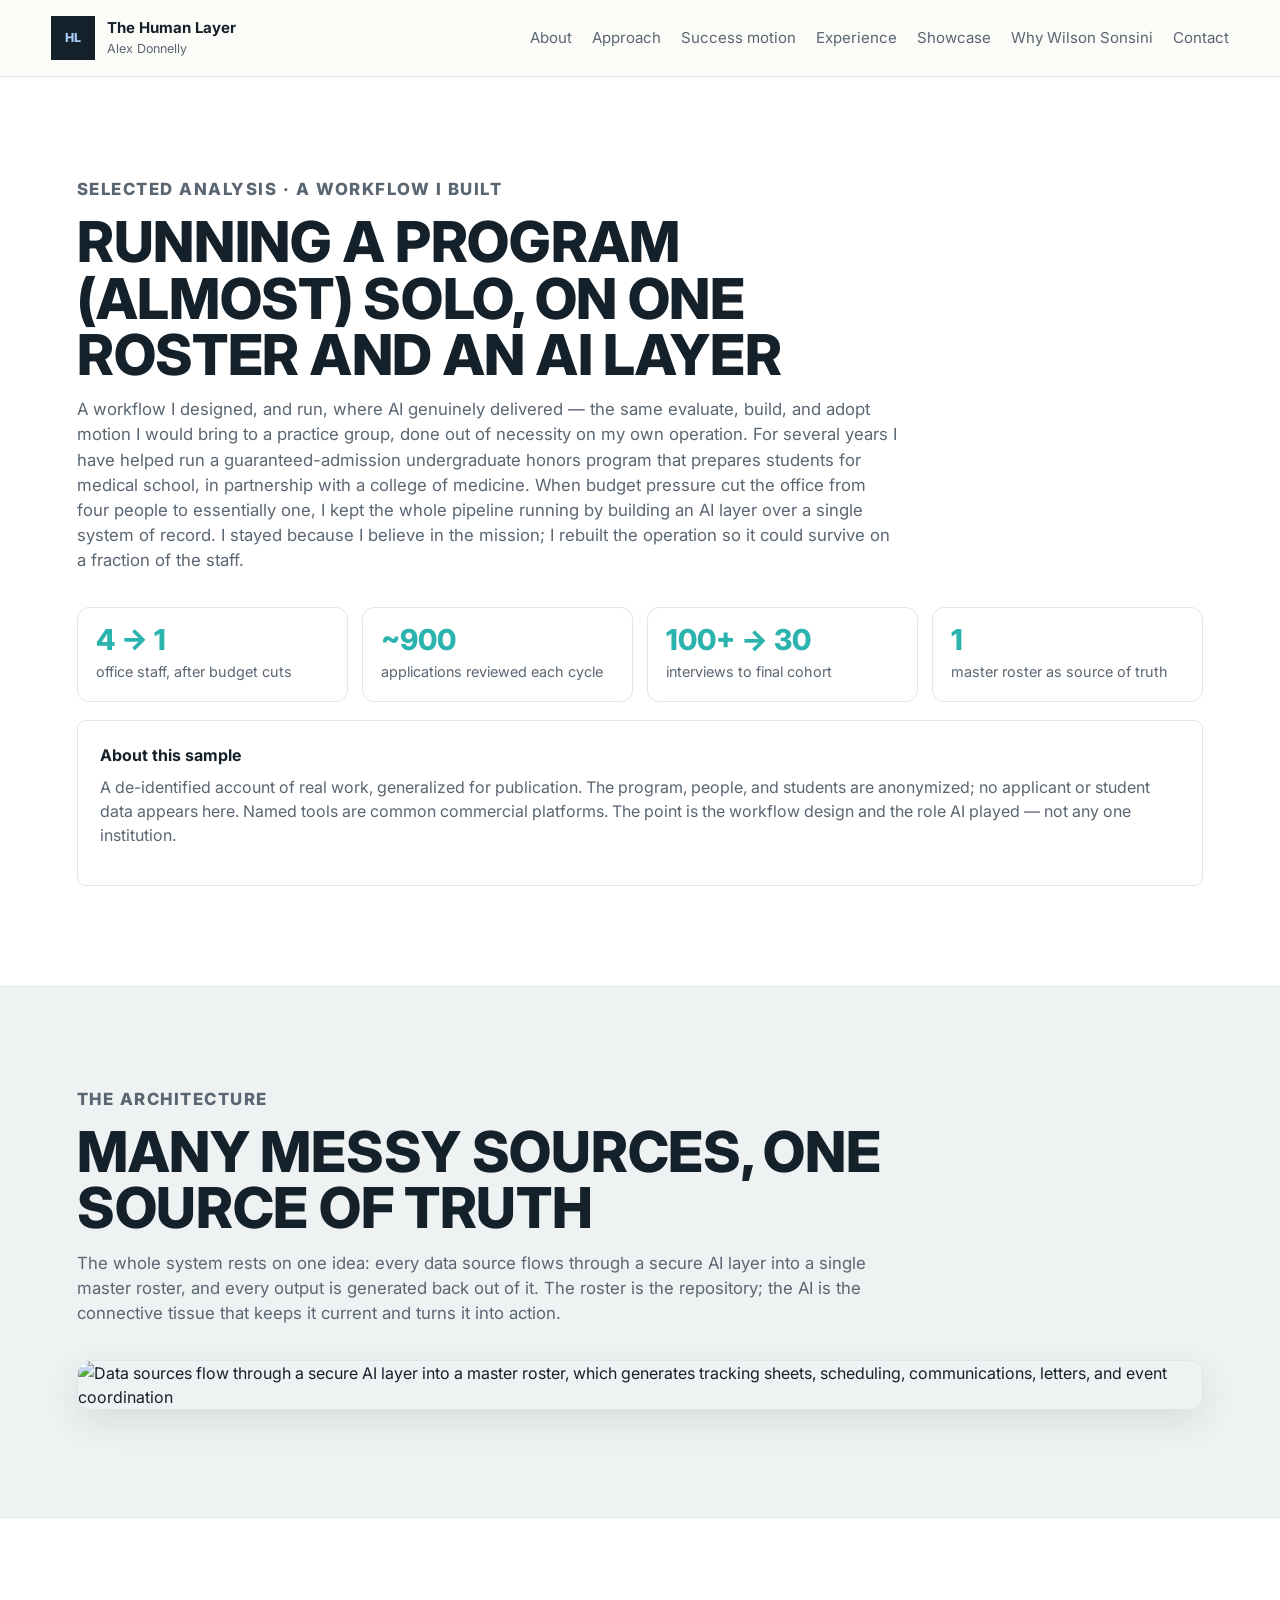
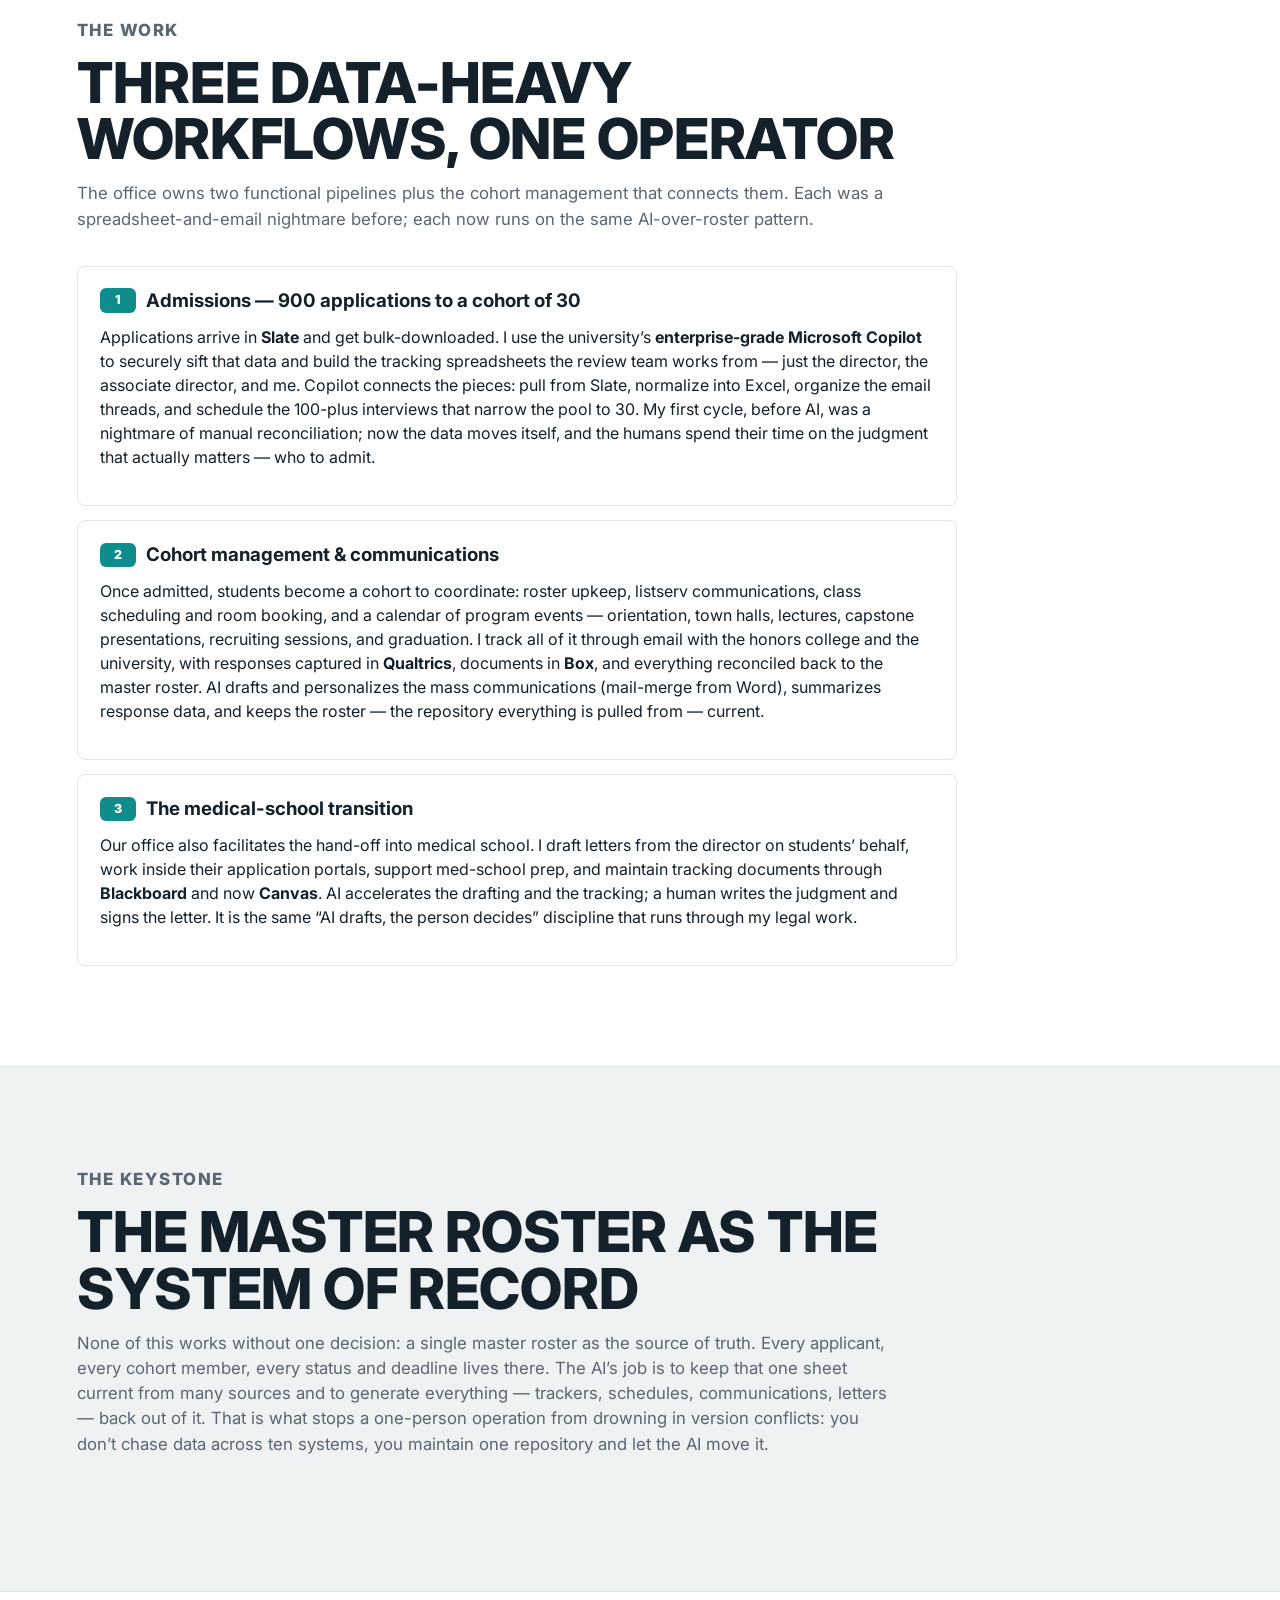
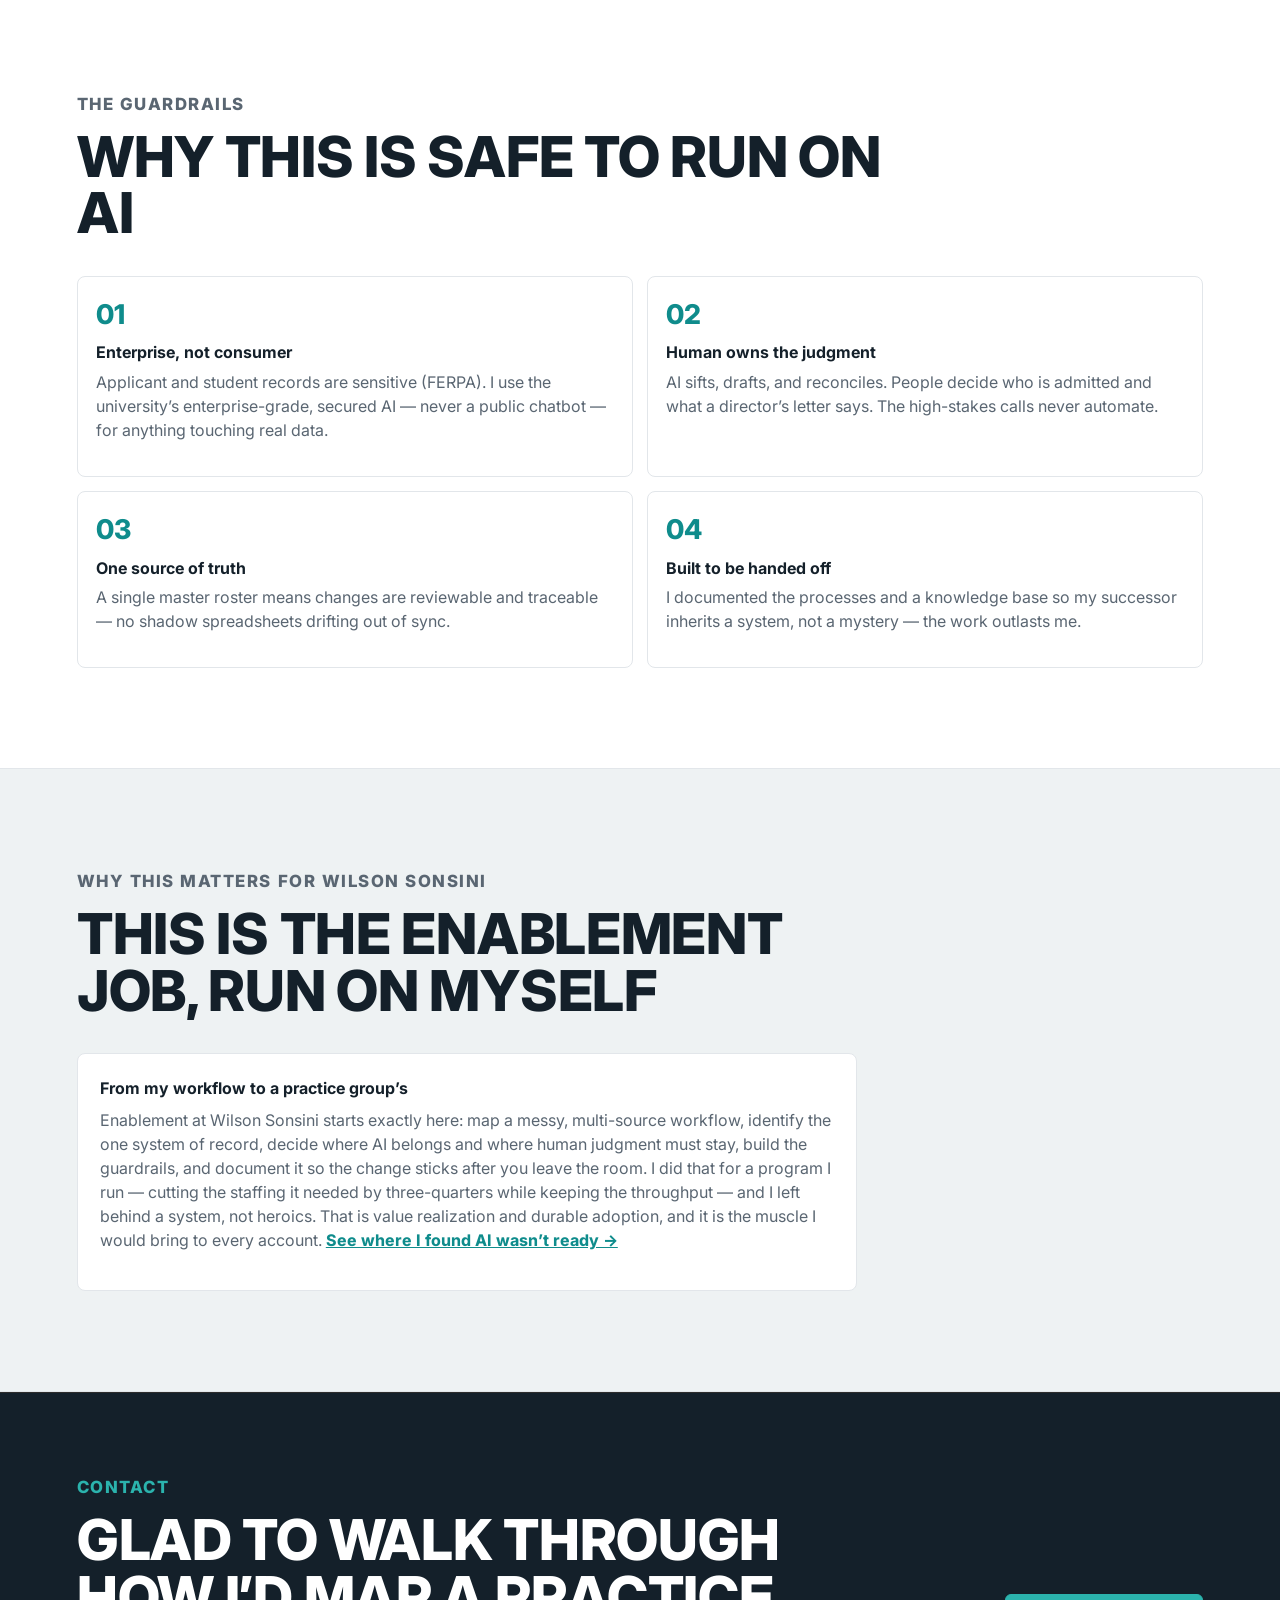
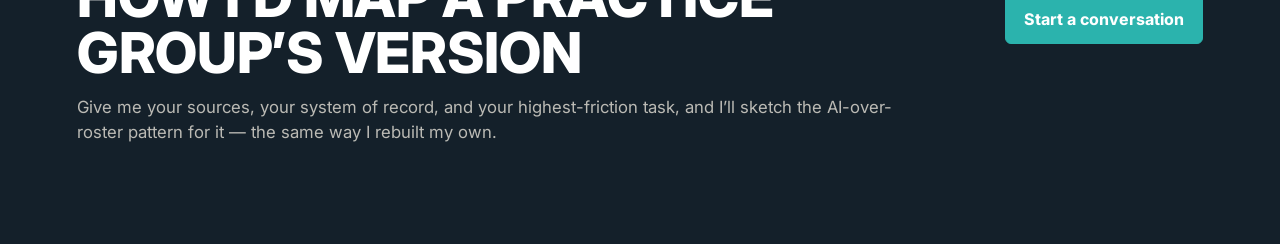
==== ai-workflow.html @ 817755e0 "Add the college-of-medicine AI workflow sample (roster + AI layer) to the WSGR showcase, re-angled f" ====
<!doctype html>
<html lang="en">
  <head>
    <meta charset="utf-8">
    <meta name="viewport" content="width=device-width, initial-scale=1">
    <title>An AI Workflow I Built: Running a Program (Almost) Solo | Alex Donnelly</title>
    <meta
      name="description"
      content="A real, de-identified workflow I designed: how I kept an undergraduate honors admissions-to-med-school program running after a four-person office was cut to one — by building an AI layer over a single system of record."
    >
    <link rel="icon" href="favicon.svg" type="image/svg+xml">
    <link rel="icon" href="favicon.png" sizes="48x48">
    <link rel="apple-touch-icon" href="apple-touch-icon.png">
    <link rel="preconnect" href="https://fonts.googleapis.com">
    <link rel="preconnect" href="https://fonts.gstatic.com" crossorigin>
    <link href="https://fonts.googleapis.com/css2?family=Inter:wght@400;500;600;700;800&family=PT+Serif:wght@400;700&display=swap" rel="stylesheet">
    <link rel="stylesheet" href="styles.css?v=1">
    <style>
      .flow-img { margin: 1.4rem 0 0.4rem; border-radius: 14px; overflow: hidden; border: 1px solid var(--line); box-shadow: 0 12px 34px rgba(20,40,28,0.10); }
      .flow-img img { width: 100%; display: block; }
      .stat-row { display: grid; grid-template-columns: repeat(4, 1fr); gap: 14px; margin-top: 8px; }
      .stat { padding: 18px; border: 1px solid var(--line); border-radius: 12px; background: var(--white); }
      .stat b { display: block; font-size: 1.8rem; font-weight: 800; color: var(--brand); line-height: 1; }
      .stat span { display: block; margin-top: 6px; color: var(--muted); font-size: .9rem; }
      @media (max-width: 720px){ .stat-row { grid-template-columns: repeat(2, 1fr); } }
    </style>
  </head>
  <body>
    <header class="site-header">
      <a class="brand" href="index.html" aria-label="The Human Layer home">
        <span class="brand-mark" aria-hidden="true">HL</span>
        <span><strong>The Human Layer</strong><small>Alex Donnelly</small></span>
      </a>
      <nav class="nav" aria-label="Primary navigation">
        <a href="index.html#about">About</a>
        <a href="index.html#approach">Approach</a>
        <a href="index.html#technical">Success motion</a>
        <a href="index.html#experience">Experience</a>
        <a href="index.html#work">Showcase</a>
        <a href="index.html#why">Why Wilson Sonsini</a>
        <a href="index.html#contact">Contact</a>
      </nav>
    </header>

    <main id="top">
      <section class="section">
        <div class="section-heading">
          <p class="eyebrow">Selected analysis &middot; A workflow I built</p>
          <h2>Running a program (almost) solo, on one roster and an AI layer</h2>
          <p>
            A workflow I designed, and run, where AI genuinely delivered &mdash; the same evaluate, build, and adopt motion I would bring to a practice group, done out of necessity on my own operation. For several
            years I have helped run a guaranteed-admission undergraduate honors program that prepares students
            for medical school, in partnership with a college of medicine. When budget pressure cut the office
            from four people to essentially one, I kept the whole pipeline running by building an AI layer over a
            single system of record. I stayed because I believe in the mission; I rebuilt the operation so it
            could survive on a fraction of the staff.
          </p>
        </div>

        <div class="stat-row">
          <div class="stat"><b>4 &rarr; 1</b><span>office staff, after budget cuts</span></div>
          <div class="stat"><b>~900</b><span>applications reviewed each cycle</span></div>
          <div class="stat"><b>100+ &rarr; 30</b><span>interviews to final cohort</span></div>
          <div class="stat"><b>1</b><span>master roster as source of truth</span></div>
        </div>

        <div class="project-preview" role="note" style="margin-top:18px;">
          <strong>About this sample</strong>
          <p>
            A de-identified account of real work, generalized for publication. The program, people, and students
            are anonymized; no applicant or student data appears here. Named tools are common commercial
            platforms. The point is the workflow design and the role AI played &mdash; not any one institution.
          </p>
        </div>
      </section>

      <section class="section muted">
        <div class="section-heading">
          <p class="eyebrow">The architecture</p>
          <h2>Many messy sources, one source of truth</h2>
          <p>The whole system rests on one idea: every data source flows through a secure AI layer into a single
          master roster, and every output is generated back out of it. The roster is the repository; the AI is
          the connective tissue that keeps it current and turns it into action.</p>
        </div>
        <div class="flow-img">
          <img src="viz_coordination_workflow.png" alt="Data sources flow through a secure AI layer into a master roster, which generates tracking sheets, scheduling, communications, letters, and event coordination" loading="lazy">
        </div>
      </section>

      <section class="section">
        <div class="section-heading">
          <p class="eyebrow">The work</p>
          <h2>Three data-heavy workflows, one operator</h2>
          <p>The office owns two functional pipelines plus the cohort management that connects them. Each was a
          spreadsheet-and-email nightmare before; each now runs on the same AI-over-roster pattern.</p>
        </div>
        <div class="findings-list">
          <article class="finding">
            <h3><span>1</span> Admissions &mdash; 900 applications to a cohort of 30</h3>
            <p>Applications arrive in <strong>Slate</strong> and get bulk-downloaded. I use the university&rsquo;s
            <strong>enterprise-grade Microsoft Copilot</strong> to securely sift that data and build the tracking
            spreadsheets the review team works from &mdash; just the director, the associate director, and me.
            Copilot connects the pieces: pull from Slate, normalize into Excel, organize the email threads, and
            schedule the 100-plus interviews that narrow the pool to 30. My first cycle, before AI, was a
            nightmare of manual reconciliation; now the data moves itself, and the humans spend their time on the
            judgment that actually matters &mdash; who to admit.</p>
          </article>
          <article class="finding">
            <h3><span>2</span> Cohort management &amp; communications</h3>
            <p>Once admitted, students become a cohort to coordinate: roster upkeep, listserv communications,
            class scheduling and room booking, and a calendar of program events &mdash; orientation, town halls,
            lectures, capstone presentations, recruiting sessions, and graduation. I track all of it through
            email with the honors college and the university, with responses captured in <strong>Qualtrics</strong>,
            documents in <strong>Box</strong>, and everything reconciled back to the master roster. AI drafts and
            personalizes the mass communications (mail-merge from Word), summarizes response data, and keeps the
            roster &mdash; the repository everything is pulled from &mdash; current.</p>
          </article>
          <article class="finding">
            <h3><span>3</span> The medical-school transition</h3>
            <p>Our office also facilitates the hand-off into medical school. I draft letters from the director on
            students&rsquo; behalf, work inside their application portals, support med-school prep, and maintain
            tracking documents through <strong>Blackboard</strong> and now <strong>Canvas</strong>. AI accelerates
            the drafting and the tracking; a human writes the judgment and signs the letter. It is the same
            &ldquo;AI drafts, the person decides&rdquo; discipline that runs through my legal work.</p>
          </article>
        </div>
      </section>

      <section class="section muted">
        <div class="section-heading">
          <p class="eyebrow">The keystone</p>
          <h2>The master roster as the system of record</h2>
          <p>
            None of this works without one decision: a single master roster as the source of truth. Every
            applicant, every cohort member, every status and deadline lives there. The AI&rsquo;s job is to keep
            that one sheet current from many sources and to generate everything &mdash; trackers, schedules,
            communications, letters &mdash; back out of it. That is what stops a one-person operation from
            drowning in version conflicts: you don&rsquo;t chase data across ten systems, you maintain one
            repository and let the AI move it.
          </p>
        </div>
      </section>

      <section class="section">
        <div class="section-heading">
          <p class="eyebrow">The guardrails</p>
          <h2>Why this is safe to run on AI</h2>
        </div>
        <div class="enablement-cards">
          <article>
            <span>01</span>
            <h4>Enterprise, not consumer</h4>
            <p>Applicant and student records are sensitive (FERPA). I use the university&rsquo;s enterprise-grade,
            secured AI &mdash; never a public chatbot &mdash; for anything touching real data.</p>
          </article>
          <article>
            <span>02</span>
            <h4>Human owns the judgment</h4>
            <p>AI sifts, drafts, and reconciles. People decide who is admitted and what a director&rsquo;s letter
            says. The high-stakes calls never automate.</p>
          </article>
          <article>
            <span>03</span>
            <h4>One source of truth</h4>
            <p>A single master roster means changes are reviewable and traceable &mdash; no shadow spreadsheets
            drifting out of sync.</p>
          </article>
          <article>
            <span>04</span>
            <h4>Built to be handed off</h4>
            <p>I documented the processes and a knowledge base so my successor inherits a system, not a mystery
            &mdash; the work outlasts me.</p>
          </article>
        </div>
      </section>

      <section class="section muted">
        <div class="section-heading">
          <p class="eyebrow">Why this matters for Wilson Sonsini</p>
          <h2>This is the enablement job, run on myself</h2>
        </div>
        <div class="project-preview blueprint-cta">
          <strong>From my workflow to a practice group&rsquo;s</strong>
          <p>
            Enablement at Wilson Sonsini starts exactly here: map a messy, multi-source workflow,
            identify the one system of record, decide where AI belongs and where human judgment must stay, build
            the guardrails, and document it so the change sticks after you leave the room. I did that for a
            program I run &mdash; cutting the staffing it needed by three-quarters while keeping the throughput
            &mdash; and I left behind a system, not heroics. That is value realization and durable adoption, and
            it is the muscle I would bring to every account.
            <a href="genai-evaluation.html">See where I found AI wasn&rsquo;t ready &rarr;</a>
          </p>
        </div>
      </section>

      <section class="contact-section">
        <div>
          <p class="eyebrow">Contact</p>
          <h2>Glad to walk through how I&rsquo;d map a practice group&rsquo;s version</h2>
          <p>
            Give me your sources, your system of record, and your highest-friction task, and I&rsquo;ll sketch
            the AI-over-roster pattern for it &mdash; the same way I rebuilt my own.
          </p>
        </div>
        <a class="button primary" href="mailto:a.james.donnelly@gmail.com">Start a conversation</a>
      </section>
    </main>
  </body>
</html>
---- styles.css ----
:root {
  color-scheme: light;
  --ink: #14202a;
  --muted: #5a6672;
  --line: #e2e6ea;
  --paper: #ffffff;
  --soft: #eef2f3;
  --blue: #0f8c8c;
  --brand: #2bb3ad;
  --green: #0f8c8c;
  --gold: #2bb3ad;
  --rust: #0f8c8c;
  --white: #ffffff;
  --shadow: 0 16px 40px rgba(20, 20, 25, 0.06);
}

* {
  box-sizing: border-box;
}

html {
  scroll-behavior: smooth;
}

body {
  margin: 0;
  background: var(--paper);
  color: var(--ink);
  font-family:
    Inter, ui-sans-serif, system-ui, -apple-system, BlinkMacSystemFont, "Segoe UI", sans-serif;
  line-height: 1.5;
}

a {
  color: inherit;
}

.site-header {
  position: sticky;
  top: 0;
  z-index: 10;
  display: flex;
  align-items: center;
  justify-content: space-between;
  gap: 24px;
  padding: 16px clamp(18px, 4vw, 56px);
  border-bottom: 1px solid var(--line);
  background: rgba(251, 250, 247, 0.82);
  backdrop-filter: blur(16px);
}

.brand {
  display: inline-flex;
  align-items: center;
  gap: 12px;
  min-width: 230px;
  text-decoration: none;
}

.brand-mark {
  display: grid;
  width: 44px;
  height: 44px;
  place-items: center;
  border: 1px solid var(--ink);
  background: var(--ink);
  color: var(--white);
  font-size: 0.78rem;
  font-weight: 800;
}

.brand strong,
.brand small {
  display: block;
}

.brand strong {
  font-size: 0.94rem;
}

.brand small {
  color: var(--muted);
  font-size: 0.78rem;
}

.nav {
  display: flex;
  flex-wrap: wrap;
  justify-content: flex-end;
  gap: 8px 20px;
  color: var(--muted);
  font-size: 0.94rem;
}

.nav a {
  text-decoration: none;
}

.nav a:hover {
  color: var(--ink);
}

.hero {
  display: grid;
  grid-template-columns: minmax(0, 1.25fr) minmax(300px, 0.7fr);
  gap: clamp(28px, 5vw, 64px);
  align-items: center;
  min-height: calc(84svh - 78px);
  padding: clamp(30px, 4vw, 52px) clamp(18px, 6vw, 80px) clamp(22px, 3vw, 38px);
  border-bottom: 1px solid var(--line);
}

.eyebrow {
  margin: 0 0 12px;
  color: var(--blue);
  font-size: 0.78rem;
  font-weight: 800;
  letter-spacing: 0.09em;
  text-transform: uppercase;
}

/* Hero tag styled as a bordered pill, like Eve's */
.hero .eyebrow {
  display: inline-block;
  margin-bottom: 22px;
  padding: 10px 22px;
  border: 1px solid var(--blue);
  border-radius: 999px;
  background: var(--blue);
  color: var(--white);
  font-size: 1rem;
  font-weight: 600;
  letter-spacing: 0;
  text-transform: none;
}

h1,
h2,
h3,
h4,
p {
  margin-top: 0;
}

h1 {
  max-width: 910px;
  margin-bottom: 18px;
  font-family: Inter, ui-sans-serif, system-ui, -apple-system, "Segoe UI", sans-serif;
  font-size: clamp(2.7rem, 4vw, 4.35rem);
  font-weight: 750;
  letter-spacing: -0.022em;
  line-height: 1.02;
}

.lede {
  max-width: 760px;
  color: var(--muted);
  font-size: clamp(1.04rem, 1.55vw, 1.22rem);
}

.hero-actions {
  display: flex;
  flex-wrap: wrap;
  gap: 12px;
  margin-top: 26px;
}

.button {
  display: inline-flex;
  align-items: center;
  justify-content: center;
  min-height: 44px;
  padding: 12px 18px;
  border: 1px solid var(--ink);
  border-radius: 6px;
  font-weight: 750;
  text-decoration: none;
}

.button.primary {
  background: var(--blue);
  border-color: var(--blue);
  color: var(--white);
}

.button.secondary {
  background: transparent;
}

.systems-panel {
  border: 1px solid var(--line);
  border-radius: 8px;
  background:
    linear-gradient(135deg, rgba(31, 29, 26, 0.06), transparent 34%),
    linear-gradient(315deg, rgba(185, 90, 255, 0.16), transparent 42%),
    var(--white);
  box-shadow: var(--shadow);
  overflow: hidden;
}

.panel-head,
.legend {
  display: flex;
  align-items: center;
  justify-content: space-between;
  gap: 16px;
  padding: 16px;
  color: var(--muted);
  font-size: 0.84rem;
}

.panel-head {
  border-bottom: 1px solid var(--line);
}

.status-dot {
  color: var(--green);
  font-weight: 800;
}

.workflow-grid {
  display: grid;
  grid-template-columns: repeat(2, minmax(0, 1fr));
  gap: 12px;
  padding: 18px;
}

.workflow-node {
  position: relative;
  display: grid;
  min-height: 76px;
  place-items: center;
  border: 1px solid var(--line);
  border-radius: 8px;
  background: rgba(255, 255, 255, 0.82);
  font-weight: 800;
}

.workflow-node::after {
  content: "";
  position: absolute;
  right: -7px;
  bottom: -7px;
  width: 18px;
  height: 18px;
  border-radius: 50%;
  background: var(--blue);
}

.workflow-node.human::after {
  background: var(--gold);
}

.legend {
  border-top: 1px solid var(--line);
}

.legend span {
  display: inline-flex;
  align-items: center;
  gap: 8px;
}

.legend i {
  width: 10px;
  height: 10px;
  border-radius: 50%;
}

.human-key {
  background: var(--gold);
}

.ai-key {
  background: var(--blue);
}

.thesis-band {
  padding: 28px clamp(18px, 6vw, 80px);
  background: var(--ink);
  color: var(--white);
}

.thesis-band p {
  max-width: 1180px;
  margin: 0 auto;
  font-family: Inter, ui-sans-serif, system-ui, -apple-system, "Segoe UI", sans-serif;
  font-size: clamp(1.35rem, 2.6vw, 2.35rem);
  font-weight: 600;
  letter-spacing: -0.012em;
  line-height: 1.2;
}

.section {
  padding: clamp(58px, 8vw, 100px) clamp(18px, 6vw, 80px);
}

.section.muted {
  background: var(--soft);
  border-block: 1px solid var(--line);
}

.section-heading {
  max-width: 820px;
  margin-bottom: 34px;
}

.section-heading h2,
.contact-section h2 {
  margin-bottom: 14px;
  font-family: Inter, ui-sans-serif, system-ui, -apple-system, "Segoe UI", sans-serif;
  font-size: clamp(2rem, 4.4vw, 4.2rem);
  font-weight: 700;
  letter-spacing: -0.018em;
  line-height: 1.03;
}

.section-heading p,
.contact-section p {
  color: var(--muted);
  font-size: 1.05rem;
}

.blueprint-layout {
  display: grid;
  grid-template-columns: minmax(280px, 0.72fr) minmax(0, 1.28fr);
  gap: 18px;
}

.blueprint-stage,
.project-card,
.project-preview,
.writing-list article {
  border: 1px solid var(--line);
  border-radius: 8px;
  background: var(--white);
}

.blueprint-stage {
  padding: 22px;
}

.blueprint-stage.emphasized {
  background: #f8faf7;
}

.stage-header {
  margin-bottom: 22px;
}

.stage-header h3 {
  margin-bottom: 4px;
  font-size: 1.24rem;
}

.stage-header p {
  color: var(--muted);
}

.timeline {
  margin: 0;
  padding: 0;
  list-style: none;
  counter-reset: workflow;
  display: flex;
  flex-direction: column;
  gap: 12px;
}

.timeline li {
  counter-increment: workflow;
  position: relative;
  padding-left: 46px;
  min-height: 34px;
  color: var(--muted);
}

.timeline li::before {
  content: counter(workflow, decimal-leading-zero);
  position: absolute;
  left: 0;
  top: 0;
  box-sizing: border-box;
  width: 34px;
  height: 34px;
  display: flex;
  align-items: center;
  justify-content: center;
  border: 1px solid var(--line);
  border-radius: 50%;
  color: var(--ink);
  font-size: 0.72rem;
  font-weight: 850;
}

.enablement-cards,
.project-grid,
.writing-list {
  display: grid;
  grid-template-columns: repeat(2, minmax(0, 1fr));
  gap: 14px;
}

.enablement-cards article {
  min-height: 170px;
  padding: 18px;
  border: 1px solid var(--line);
  border-radius: 8px;
  background: var(--white);
}

.enablement-cards span,
.writing-list span {
  color: var(--muted);
  font-size: 0.76rem;
  font-weight: 850;
}

.enablement-cards h4,
.writing-list h3,
.project-card h3 {
  margin: 8px 0 8px;
  line-height: 1.16;
}

.enablement-cards p,
.writing-list p,
.project-card p,
.project-preview p {
  color: var(--muted);
}

.project-grid {
  grid-template-columns: repeat(3, minmax(0, 1fr));
}

.project-card {
  display: flex;
  min-height: 250px;
  flex-direction: column;
  padding: 22px;
}

.text-button {
  align-self: flex-start;
  margin-top: auto;
  padding: 0;
  border: 0;
  background: none;
  color: var(--blue);
  cursor: pointer;
  font: inherit;
  font-weight: 850;
}

.text-button:hover {
  text-decoration: underline;
}

.project-preview {
  margin-top: 16px;
  padding: 22px;
}

.project-preview strong {
  display: block;
  margin-bottom: 8px;
}

.writing-list article {
  padding: 22px;
}

.writing-list {
  grid-template-columns: repeat(2, minmax(0, 1fr));
}

.contact-section {
  display: grid;
  grid-template-columns: minmax(0, 1fr) auto;
  gap: 24px;
  align-items: center;
  padding: clamp(48px, 7vw, 82px) clamp(18px, 6vw, 80px);
  background: var(--white);
  border-top: 1px solid var(--line);
}

.contact-section > div {
  max-width: 850px;
}

@media (max-width: 920px) {
  .site-header,
  .contact-section {
    align-items: flex-start;
    flex-direction: column;
  }

  .hero,
  .blueprint-layout,
  .project-grid,
  .writing-list {
    grid-template-columns: 1fr;
  }

  .hero {
    min-height: auto;
  }

  .contact-section {
    display: flex;
  }
}

@media (max-width: 620px) {
  .site-header {
    position: static;
  }

  .brand {
    min-width: 0;
  }

  .nav {
    justify-content: flex-start;
  }

  .enablement-cards {
    grid-template-columns: 1fr;
  }

  .systems-panel {
    display: none;
  }

  .hero {
    padding-top: 32px;
    padding-bottom: 28px;
  }

  h1 {
    font-size: clamp(2.35rem, 11vw, 3rem);
    line-height: 1.03;
  }

  .panel-head,
  .legend {
    align-items: flex-start;
    flex-direction: column;
  }
}

.about-layout {
  display: grid;
  grid-template-columns: 280px 1fr;
  gap: 2.5rem;
  align-items: start;
}

.about-photo {
  width: 100%;
  height: auto;
  border-radius: 14px;
  box-shadow: var(--shadow);
  border: 1px solid var(--line);
}

.about-copy {
  margin: 0;
}

@media (max-width: 920px) {
  .about-layout {
    grid-template-columns: 1fr;
  }

  .about-photo {
    max-width: 240px;
  }
}

/* ===== Evaluation case study ===== */
.records-list,
.findings-list {
  display: grid;
  gap: 14px;
  max-width: 880px;
}

.record {
  padding: 16px 20px;
  border: 1px solid var(--line);
  border-radius: 8px;
  background: var(--white);
}

.record header {
  display: flex;
  align-items: baseline;
  gap: 10px;
  margin-bottom: 6px;
  color: var(--muted);
  font-size: 0.85rem;
  font-weight: 700;
}

.record-id {
  display: inline-grid;
  min-width: 34px;
  padding: 2px 6px;
  place-items: center;
  border-radius: 6px;
  background: var(--ink);
  color: var(--white);
  font-size: 0.74rem;
  font-weight: 850;
}

.record p {
  margin: 0;
  font-family: Inter, ui-sans-serif, system-ui, -apple-system, "Segoe UI", sans-serif;
  font-size: 0.98rem;
}

.ai-chronology {
  display: grid;
  gap: 12px;
  max-width: 880px;
  margin: 0;
  padding: 0;
  list-style: none;
}

.ai-chronology li {
  position: relative;
  padding: 14px 18px;
  border: 1px solid var(--rust);
  border-left-width: 5px;
  border-radius: 8px;
  background: #fdf6f3;
}

.ai-chronology li.ok {
  border-color: var(--line);
  border-left-color: var(--green);
  background: var(--white);
}

.chrono-date {
  color: var(--muted);
  font-size: 0.8rem;
  font-weight: 850;
  letter-spacing: 0.04em;
  text-transform: uppercase;
}

.ai-chronology .flag {
  position: absolute;
  top: 12px;
  right: 14px;
  color: var(--rust);
  font-size: 0.8rem;
  font-weight: 850;
}

.ai-chronology p {
  margin: 6px 0 0;
}

.finding {
  padding: 20px 22px;
  border: 1px solid var(--line);
  border-radius: 8px;
  background: var(--white);
}

.finding h3 {
  display: flex;
  align-items: center;
  gap: 10px;
  margin-bottom: 10px;
}

.finding h3 span {
  display: inline-grid;
  min-width: 36px;
  padding: 3px 8px;
  place-items: center;
  border-radius: 6px;
  background: var(--rust);
  color: var(--white);
  font-size: 0.78rem;
  font-weight: 850;
}

.finding .vs {
  padding: 10px 14px;
  border-left: 3px solid var(--line);
  background: var(--soft);
  border-radius: 0 6px 6px 0;
  font-size: 0.95rem;
}

.finding .catch {
  margin-bottom: 0;
  color: var(--blue);
}

.rubric {
  width: 100%;
  max-width: 880px;
  border-collapse: collapse;
  background: var(--white);
}

.rubric th,
.rubric td {
  padding: 12px 14px;
  border: 1px solid var(--line);
  text-align: left;
}

.rubric th {
  background: var(--soft);
  font-size: 0.85rem;
  letter-spacing: 0.04em;
  text-transform: uppercase;
}

.rubric td:last-child {
  font-weight: 850;
  white-space: nowrap;
}

a.text-button {
  text-decoration: none;
}

a.text-button:hover {
  text-decoration: underline;
}

.post-body {
  max-width: 740px;
}

.post-body p {
  margin-bottom: 1.2em;
  font-size: 1.05rem;
  line-height: 1.65;
}

.writing-list h3 a {
  text-decoration: none;
}

.writing-list h3 a:hover {
  text-decoration: underline;
}

/* Hero stack diagram: The Human Layer */
.stack {
  display: grid;
  gap: 6px;
  padding: 22px;
}

.stack-layer {
  display: grid;
  gap: 2px;
  padding: 16px 18px;
  border: 1px solid var(--line);
  border-radius: 8px;
  background: rgba(255, 255, 255, 0.85);
  text-align: center;
}

.stack-layer strong {
  font-size: 1.02rem;
}

.stack-layer span {
  color: var(--muted);
  font-size: 0.82rem;
}

.stack-layer.human-layer {
  border-color: var(--ink);
  background: var(--ink);
  box-shadow: var(--shadow);
}

.stack-layer.human-layer strong {
  color: var(--white);
  font-family: Inter, ui-sans-serif, system-ui, -apple-system, "Segoe UI", sans-serif;
  font-size: 1.18rem;
  font-weight: 500;
}

.stack-layer.human-layer span {
  color: rgba(251, 252, 250, 0.75);
}

.stack-flow {
  color: var(--gold);
  font-size: 0.6rem;
  letter-spacing: 0.4em;
  text-align: center;
}

.project-grid.single {
  grid-template-columns: 1fr;
  max-width: 780px;
}

.project-grid.single .project-card {
  min-height: 0;
  gap: 6px;
}

.blueprint-cta {
  max-width: 780px;
}

.blueprint-cta a {
  color: var(--blue);
  font-weight: 750;
}

/* Workflow inventory table: balance column widths */
.rubric.inventory {
  table-layout: fixed;
}

.rubric.inventory th:nth-child(1) { width: 16%; }
.rubric.inventory th:nth-child(2) { width: 32%; }
.rubric.inventory th:nth-child(3) { width: 27%; }
.rubric.inventory th:nth-child(4) { width: 25%; }

.rubric.inventory td:last-child {
  font-weight: 400;
  white-space: normal;
}

/* Triage job-aid table: balanced 3-column layout */
.rubric.triage {
  table-layout: fixed;
}

.rubric.triage th,
.rubric.triage td {
  vertical-align: top;
  word-wrap: break-word;
  overflow-wrap: break-word;
}

.rubric.triage th:nth-child(1) { width: 32%; }
.rubric.triage th:nth-child(2) { width: 30%; }
.rubric.triage th:nth-child(3) { width: 38%; }

.rubric.triage td:last-child {
  font-weight: 400;
  white-space: normal;
}

/* Product-update format-map table: balanced 4-column layout */
.rubric.formats {
  table-layout: fixed;
}

.rubric.formats th,
.rubric.formats td {
  vertical-align: top;
  word-wrap: break-word;
  overflow-wrap: break-word;
}

.rubric.formats th:nth-child(1) { width: 18%; }
.rubric.formats th:nth-child(2) { width: 18%; }
.rubric.formats th:nth-child(3) { width: 20%; }
.rubric.formats th:nth-child(4) { width: 44%; }

.rubric.formats td:last-child {
  font-weight: 400;
  white-space: normal;
}

/* Release-note block (mirrors Harvey's release-notes layout) */
.relnote {
  max-width: 760px;
  padding: 26px 28px;
  border: 1px solid var(--line);
  border-radius: 10px;
  background: var(--white);
  box-shadow: var(--shadow);
}

.relnote-head {
  display: flex;
  align-items: baseline;
  justify-content: space-between;
  gap: 16px;
  flex-wrap: wrap;
}

.relnote-head h3 {
  margin: 0;
  font-family: Inter, ui-sans-serif, system-ui, -apple-system, "Segoe UI", sans-serif;
  font-weight: 500;
  font-size: 1.65rem;
  line-height: 1.1;
}

.relnote-date {
  color: var(--muted);
  font-size: 0.85rem;
  white-space: nowrap;
}

.pill {
  display: inline-block;
  margin-top: 12px;
  padding: 4px 12px;
  border-radius: 999px;
  background: var(--soft);
  color: var(--muted);
  font-size: 0.74rem;
  font-weight: 700;
  letter-spacing: 0.02em;
}

.relnote-meta {
  display: grid;
  grid-template-columns: repeat(auto-fit, minmax(130px, 1fr));
  gap: 14px 22px;
  margin: 20px 0;
  padding: 18px 0;
  border-top: 1px solid var(--line);
  border-bottom: 1px solid var(--line);
}

.relnote-meta div {
  display: grid;
  gap: 3px;
}

.relnote-meta dt {
  margin: 0;
  color: var(--muted);
  font-size: 0.68rem;
  font-weight: 800;
  letter-spacing: 0.08em;
  text-transform: uppercase;
}

.relnote-meta dd {
  margin: 0;
  font-size: 0.92rem;
  color: var(--ink);
}

.relnote h4 {
  margin: 18px 0 6px;
  color: var(--rust);
  font-size: 0.76rem;
  font-weight: 800;
  letter-spacing: 0.08em;
  text-transform: uppercase;
}

.relnote p {
  margin: 0;
  color: var(--muted);
}

.relnote p + h4 {
  margin-top: 18px;
}

/* Subtle hovers & dividers (restrained, Harvey-style) */
.project-card,
.writing-list article,
.enablement-cards article,
.blueprint-stage,
.finding,
.record,
.systems-panel {
  transition: border-color 0.22s ease, box-shadow 0.22s ease, transform 0.22s ease;
}

.project-card:hover,
.writing-list article:hover,
.enablement-cards article:hover,
.finding:hover {
  border-color: #e0d8cb;
  box-shadow: 0 10px 30px rgba(31, 29, 26, 0.05);
}

.nav a {
  transition: color 0.18s ease;
}

.text-button {
  transition: color 0.18s ease;
}

/* Two-column meta table (label / value) */
.rubric.meta {
  table-layout: fixed;
}

.rubric.meta td {
  vertical-align: top;
}

.rubric.meta td:nth-child(1) { width: 22%; }

.rubric.meta td:last-child {
  font-weight: 400;
  white-space: normal;
}

/* Enablement-suite tiles */
.suite-block {
  margin-top: 20px;
}

.suite-block .suite-title {
  margin: 6px 0 10px;
  font-size: clamp(1.5rem, 2.6vw, 2.1rem);
  font-weight: 700;
  letter-spacing: -0.015em;
  line-height: 1.1;
}

.suite-block .suite-lede {
  max-width: 60ch;
  margin: 0 0 4px;
  color: var(--muted);
}

.suite-tiles {
  display: grid;
  grid-template-columns: repeat(3, minmax(0, 1fr));
  gap: 16px;
  margin-top: 22px;
}

.suite-tile {
  display: flex;
  flex-direction: column;
  gap: 10px;
  padding: 22px;
  border: 1px solid var(--line);
  border-radius: 12px;
  background: var(--white);
  color: var(--ink);
  text-decoration: none;
  transition:
    background 0.18s ease,
    border-color 0.18s ease,
    transform 0.18s ease,
    box-shadow 0.18s ease;
}

a.suite-tile:hover {
  background: #edece8;
  border-color: #d3d3cd;
  transform: translateY(-3px);
  box-shadow: var(--shadow);
}

a.suite-tile:focus-visible {
  outline: 2px solid var(--ink);
  outline-offset: 2px;
}

.suite-tag {
  font-size: 0.7rem;
  font-weight: 800;
  letter-spacing: 0.04em;
  text-transform: uppercase;
  color: var(--muted);
}

.suite-tile h4 {
  margin: 0;
  font-size: 1.1rem;
  font-weight: 700;
  letter-spacing: -0.01em;
  line-height: 1.2;
}

.suite-tile p {
  margin: 0;
  color: var(--muted);
  font-size: 0.95rem;
  line-height: 1.5;
}

.suite-action {
  margin-top: auto;
  padding-top: 6px;
  color: var(--blue);
  font-weight: 850;
}

.suite-action span {
  display: inline-block;
  transition: transform 0.18s ease;
}

a.suite-tile:hover .suite-action span {
  transform: translateX(4px);
}

.suite-tile--audio .suite-audio {
  width: 100%;
  margin-top: auto;
  padding-top: 4px;
}

.suite-footnote {
  margin-top: 18px;
  color: var(--muted);
  font-size: 0.9rem;
}

.suite-footnote a {
  font-weight: 700;
}

@media (max-width: 820px) {
  .suite-tiles {
    grid-template-columns: 1fr;
  }
}

/* ===== Contrast & vibrancy pass ===== */

/* Vibrant section numbers and tags */
.enablement-cards span {
  color: var(--blue);
  font-size: 1.7rem;
  font-weight: 800;
  letter-spacing: -0.01em;
}

.writing-list span,
.suite-tag {
  color: var(--blue);
}

.timeline li::before {
  border-color: var(--brand);
  color: var(--blue);
}

/* Card hover gains a purple edge */
.enablement-cards article:hover,
.writing-list article:hover,
.finding:hover,
.blueprint-stage:hover {
  border-color: var(--brand);
  box-shadow: 0 12px 30px rgba(111, 45, 199, 0.10);
}

/* Dark section treatment — adds rhythm and contrast */
.section.dark {
  background: var(--ink);
  color: #efece6;
  border-block: 1px solid #2c2c2c;
}

.section.dark .section-heading h2 {
  color: #ffffff;
}

.section.dark .section-heading p,
.section.dark p {
  color: rgba(245, 240, 230, 0.74);
}

.section.dark .eyebrow {
  color: var(--brand);
}

.section.dark a {
  color: #d9c2ff;
}

/* High-contrast contact close on every page */
.contact-section {
  background: var(--ink);
  border-top: 1px solid #2c2c2c;
  color: #efece6;
}

.contact-section .eyebrow {
  color: var(--brand);
}

.contact-section h2 {
  color: #ffffff;
}

.contact-section p {
  color: rgba(245, 240, 230, 0.74);
}

.contact-section .button.primary {
  background: var(--brand);
  border-color: var(--brand);
  color: var(--ink);
}

.contact-section .button.primary:hover {
  background: #c977ff;
  border-color: #c977ff;
}

/* Experience — two tiled cards with motif accent */
.exp-grid {
  display: grid;
  grid-template-columns: repeat(2, minmax(0, 1fr));
  gap: 18px;
}

.exp-card {
  display: flex;
  flex-direction: column;
  gap: 12px;
  padding: 28px;
  background: var(--white);
  border: 1px solid var(--line);
  border-radius: 14px;
  box-shadow: var(--shadow);
  transition: border-color 0.22s ease, box-shadow 0.22s ease, transform 0.22s ease;
}

.exp-card:hover {
  border-color: var(--brand);
  box-shadow: 0 16px 40px rgba(111, 45, 199, 0.12);
  transform: translateY(-3px);
}

.exp-kicker {
  display: inline-flex;
  align-items: center;
  gap: 9px;
  color: var(--blue);
  font-size: 0.72rem;
  font-weight: 800;
  letter-spacing: 0.09em;
  text-transform: uppercase;
}

.exp-kicker::before {
  content: "";
  width: 13px;
  height: 13px;
  border-radius: 3px;
  background: var(--brand);
}

.exp-card h3 {
  margin: 0;
  font-size: 1.35rem;
  font-weight: 700;
  letter-spacing: -0.01em;
  line-height: 1.16;
}

.exp-card p {
  margin: 0;
  color: var(--muted);
  line-height: 1.62;
}

.exp-card p + p {
  margin-top: 0.85em;
}

.exp-card a {
  color: var(--blue);
  font-weight: 600;
  text-decoration: underline;
  text-underline-offset: 2px;
}

.exp-card a:hover {
  color: var(--brand);
}

@media (max-width: 920px) {
  .exp-grid {
    grid-template-columns: 1fr;
  }
}

/* === Sidley Austin theme overrides === */
h1,
h2,
.section-heading h2,
.contact-section h2 {
  font-family: "Archivo", Inter, ui-sans-serif, system-ui, -apple-system, sans-serif;
  text-transform: uppercase;
  letter-spacing: -0.005em;
  font-weight: 800;
  line-height: 1.0;
}
.brand-mark { background: var(--ink); color: #a9cdf5; border-color: var(--ink); }
.section.dark a { color: #a9cdf5; }
.contact-section .button.primary { color: #ffffff; }
.contact-section .button.primary:hover { background: #0f8c8c; border-color: #0f8c8c; }
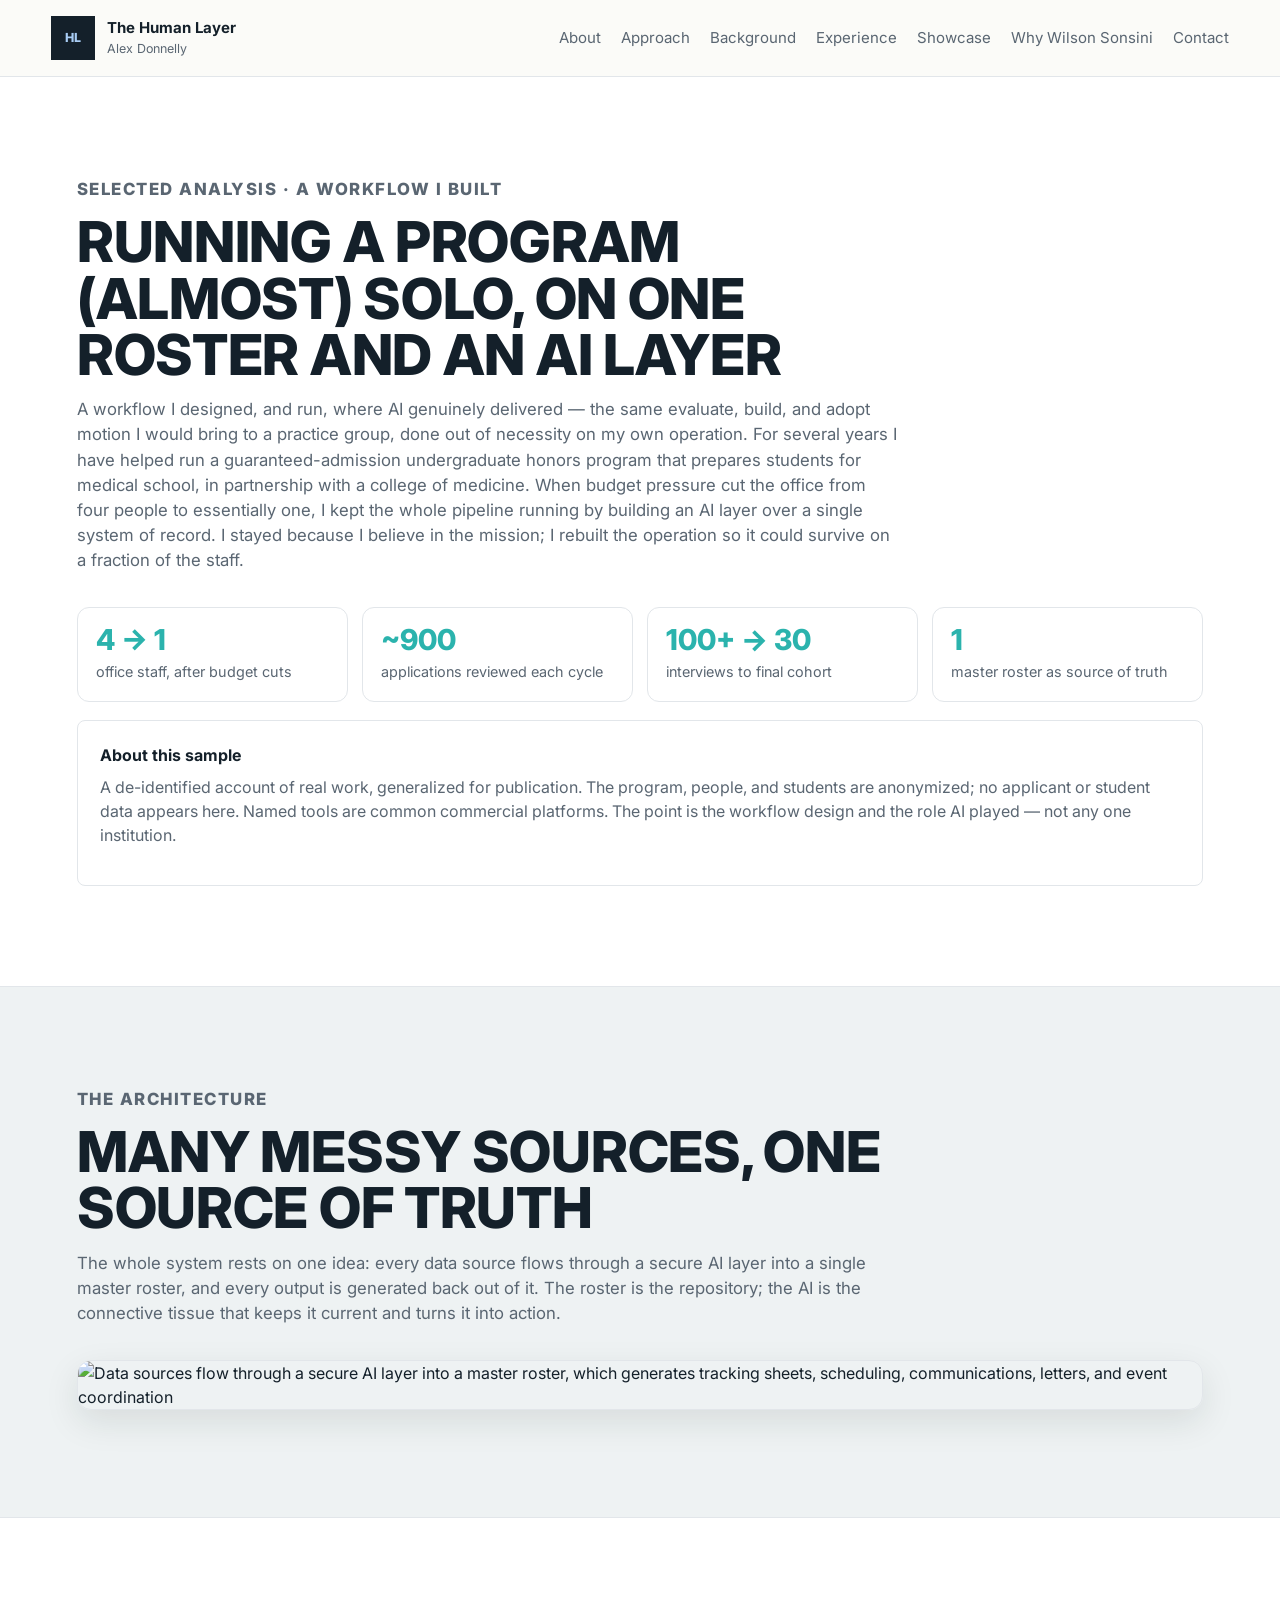
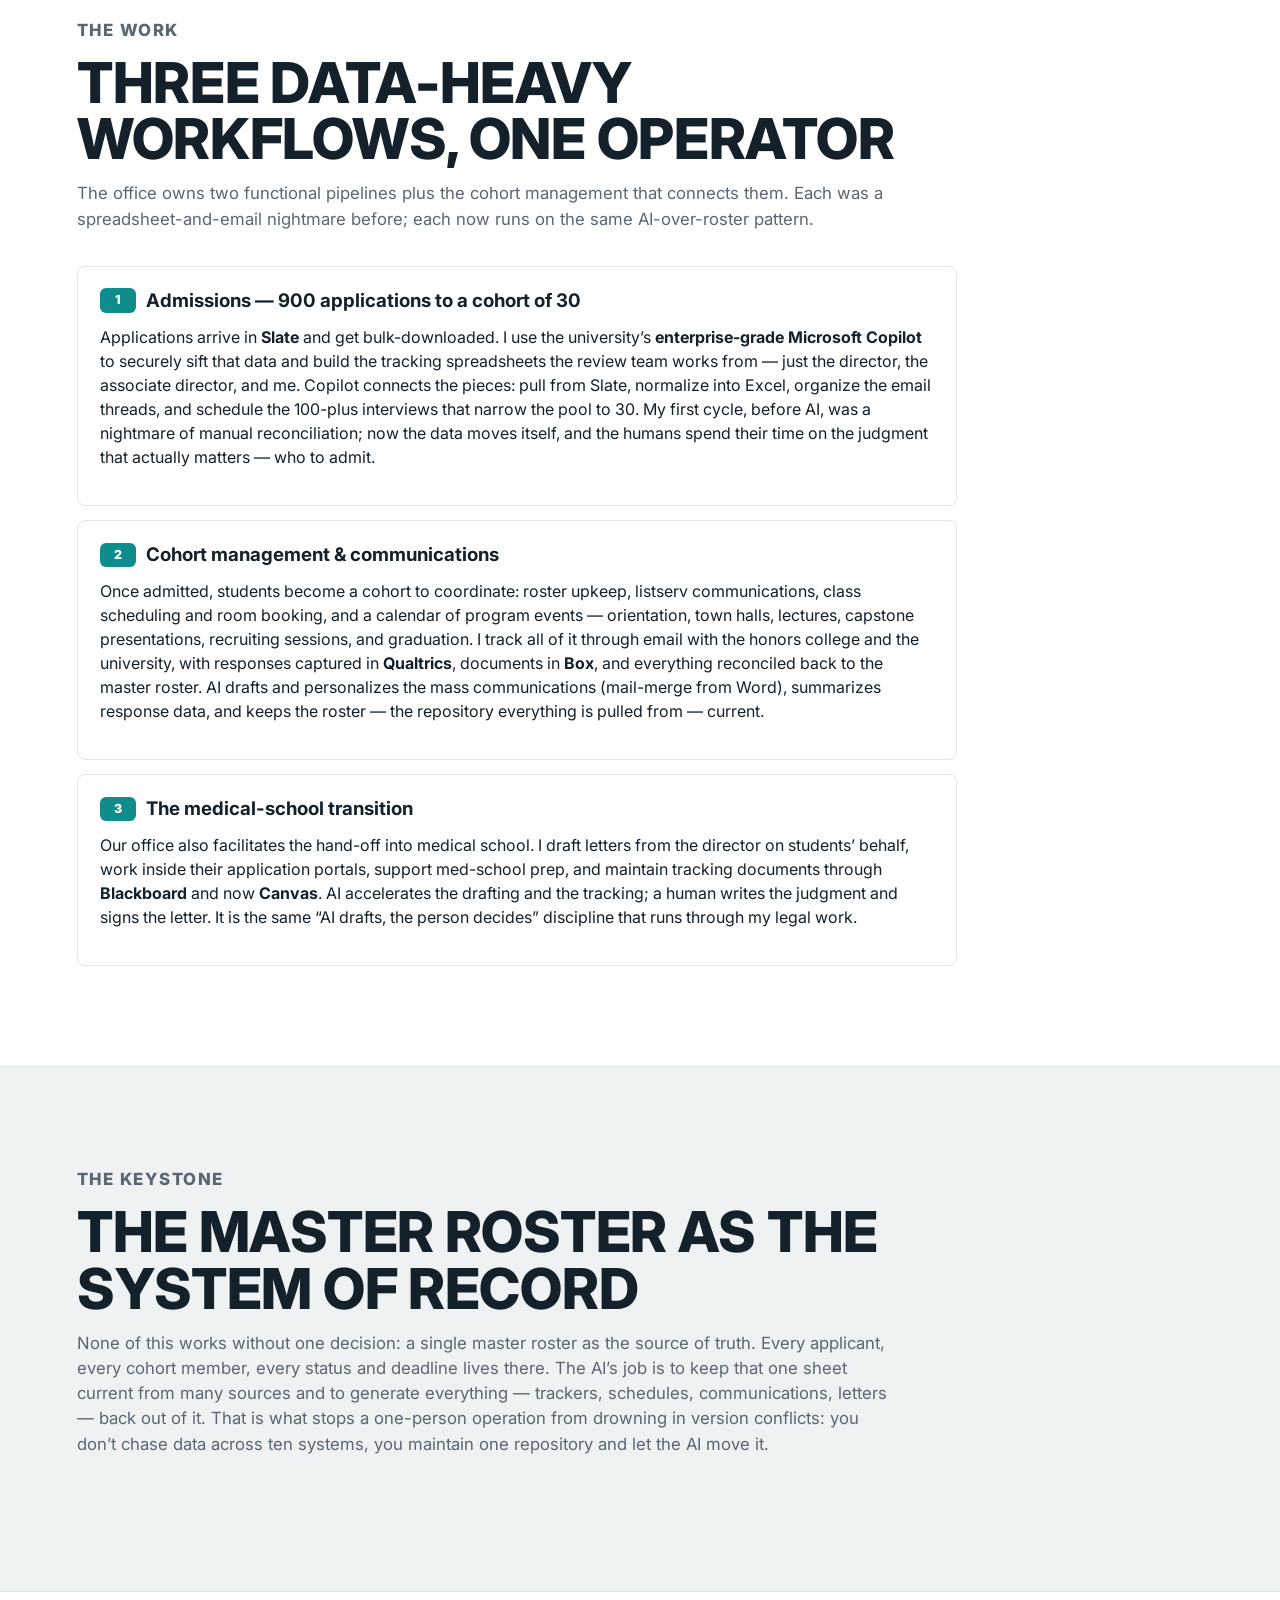
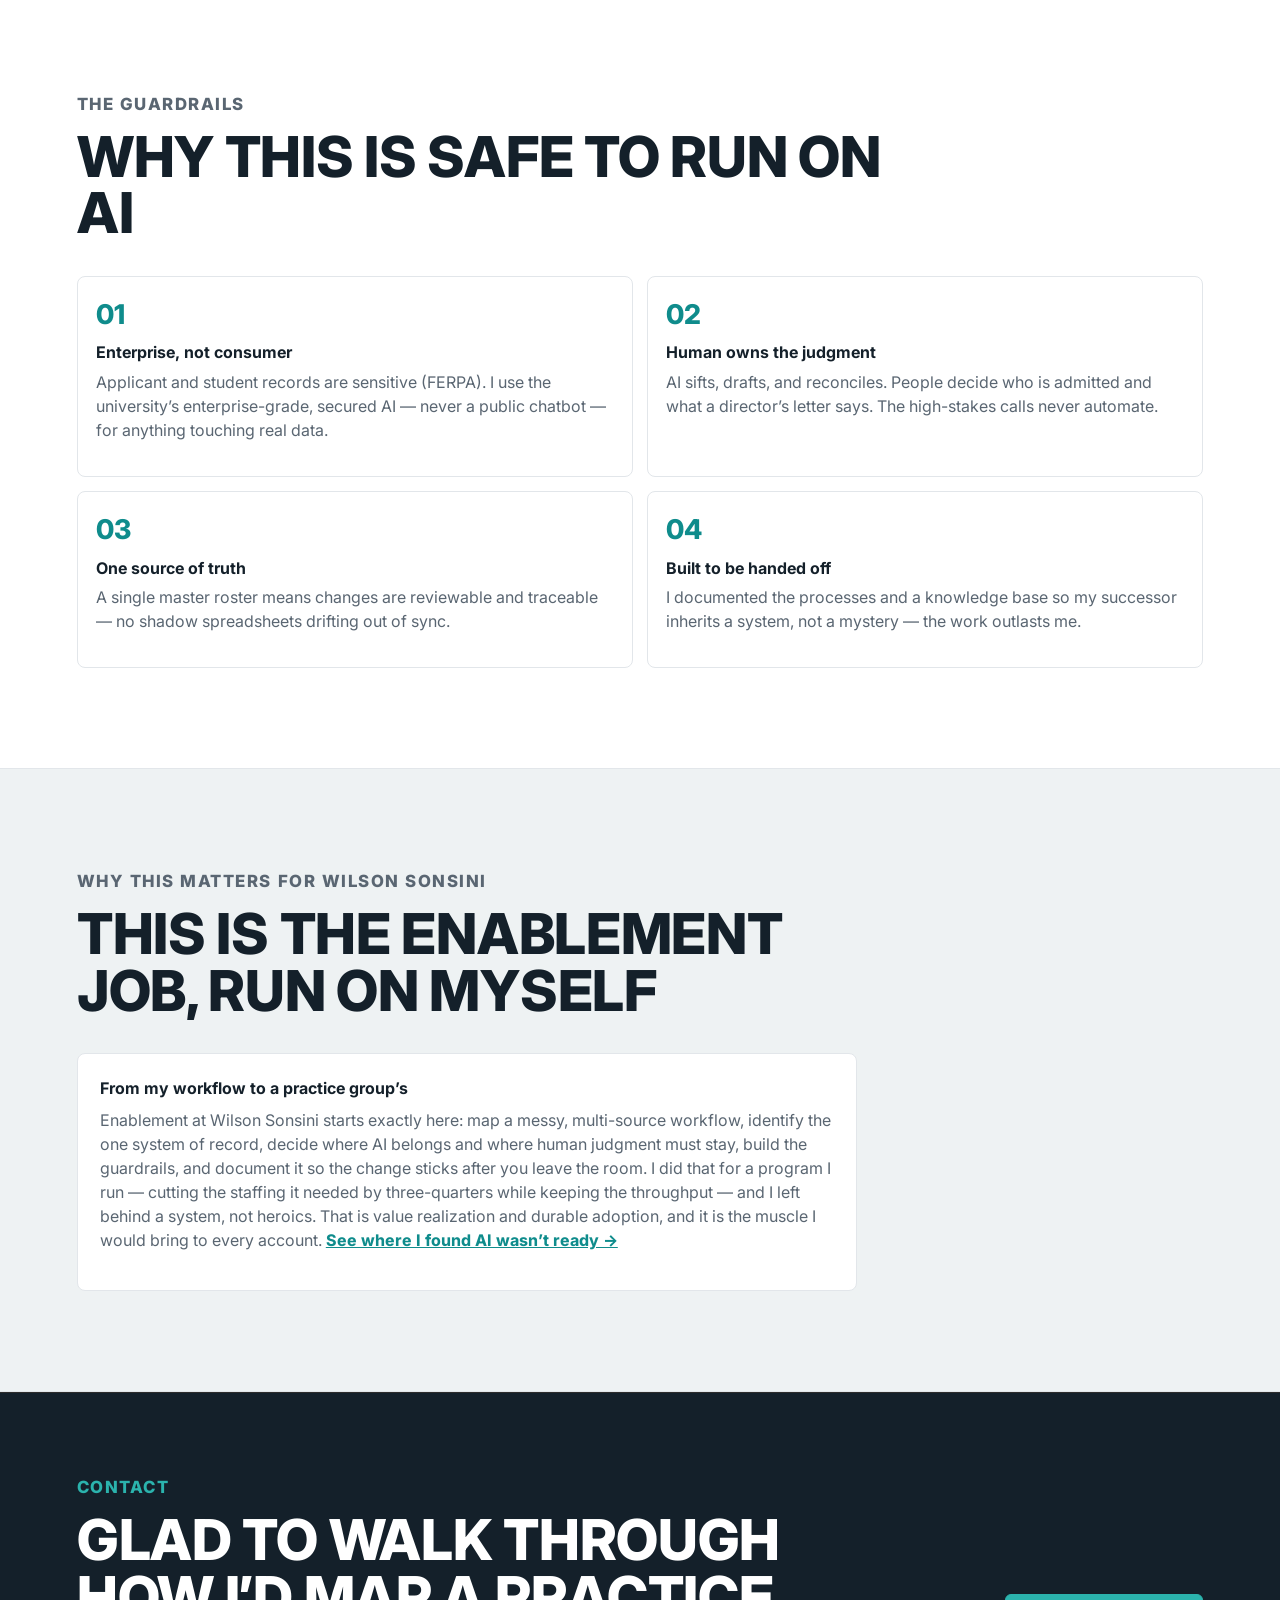
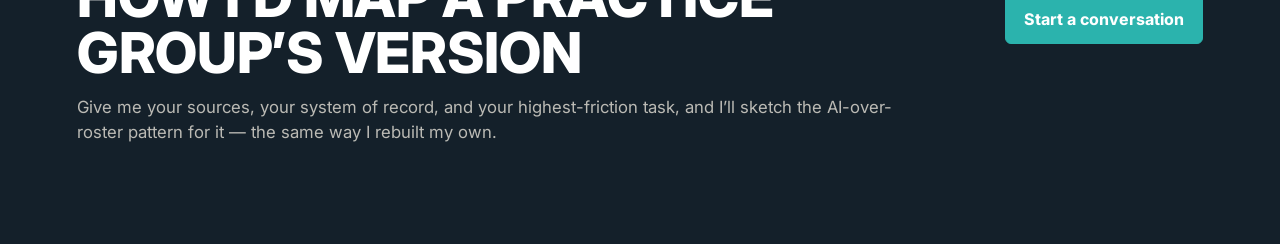
==== commit 8ad5012b: "Drop the Technical Fluency section; fold engineering into Background as the fifth element; repoint s" ====
--- a/ai-workflow.html
+++ b/ai-workflow.html
@@ -34,7 +34,7 @@
       <nav class="nav" aria-label="Primary navigation">
         <a href="index.html#about">About</a>
         <a href="index.html#approach">Approach</a>
-        <a href="index.html#technical">Success motion</a>
+        <a href="index.html#background">Background</a>
         <a href="index.html#experience">Experience</a>
         <a href="index.html#work">Showcase</a>
         <a href="index.html#why">Why Wilson Sonsini</a>
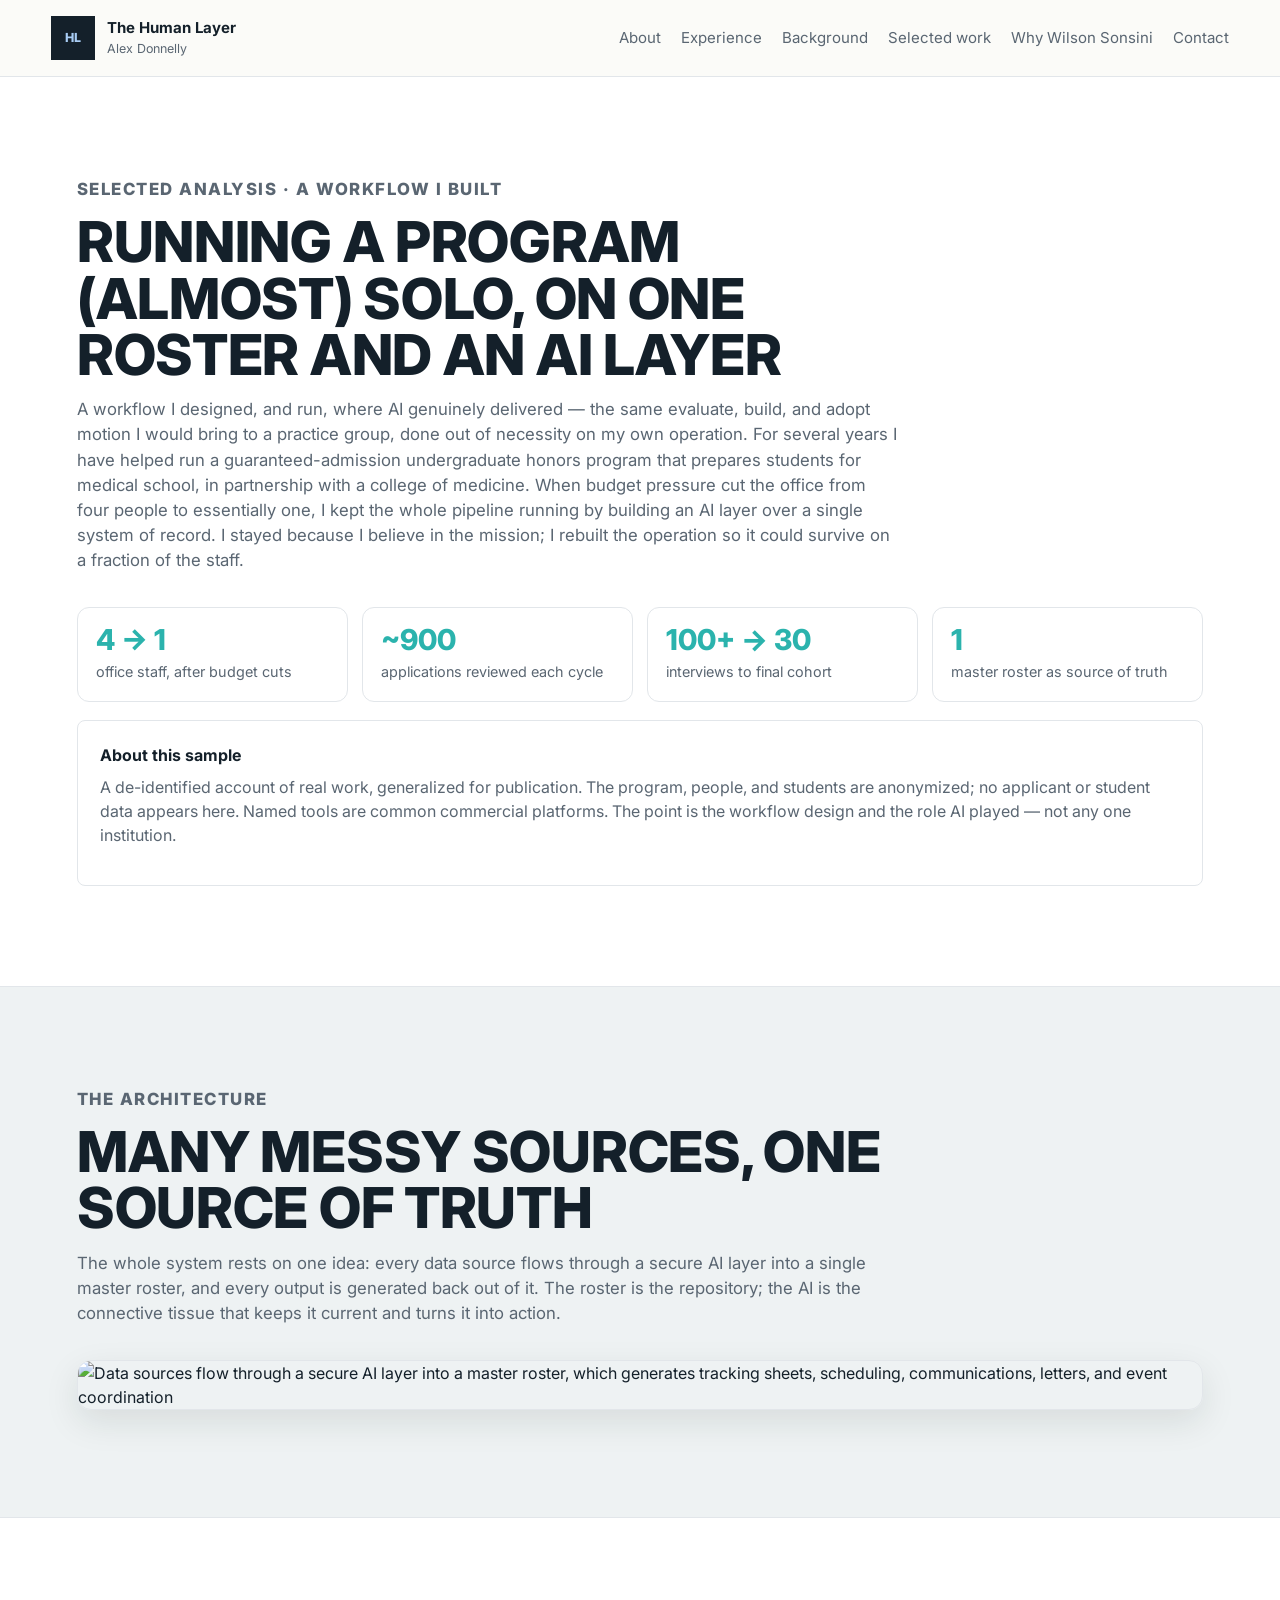
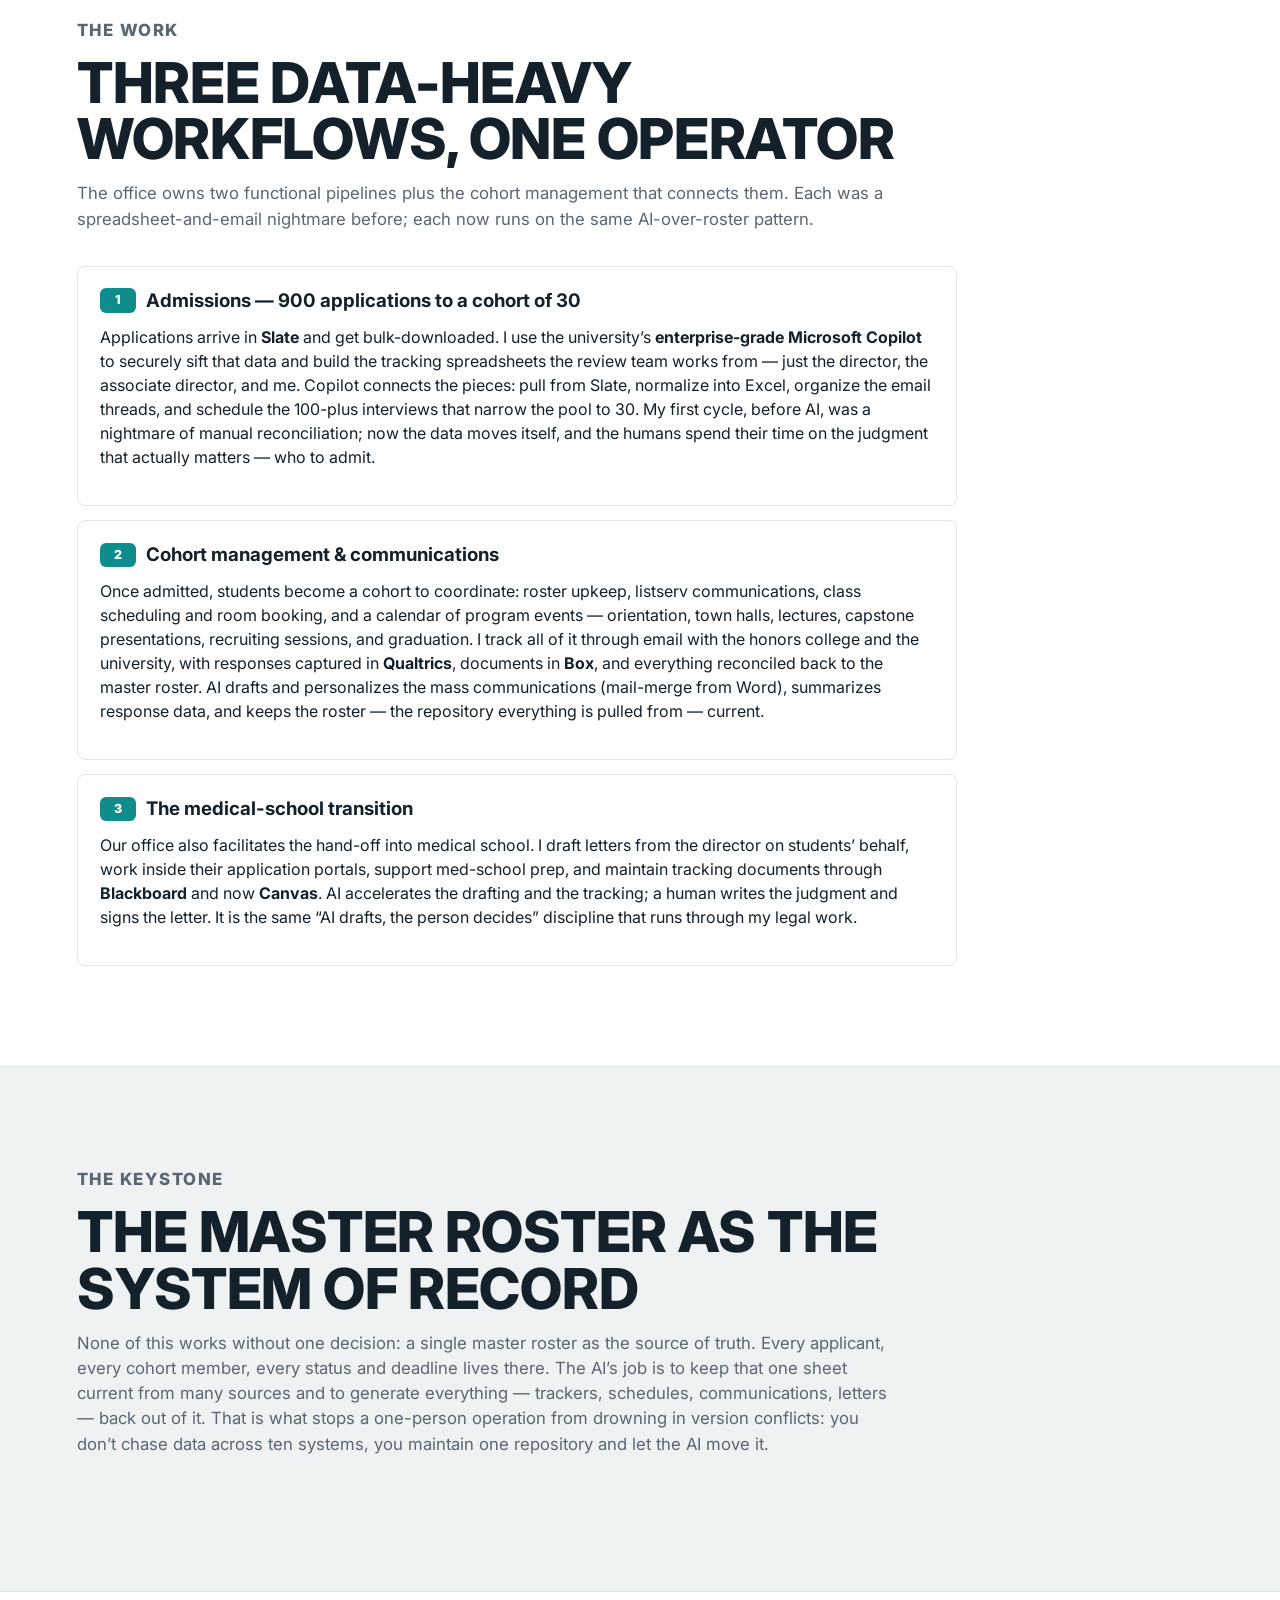
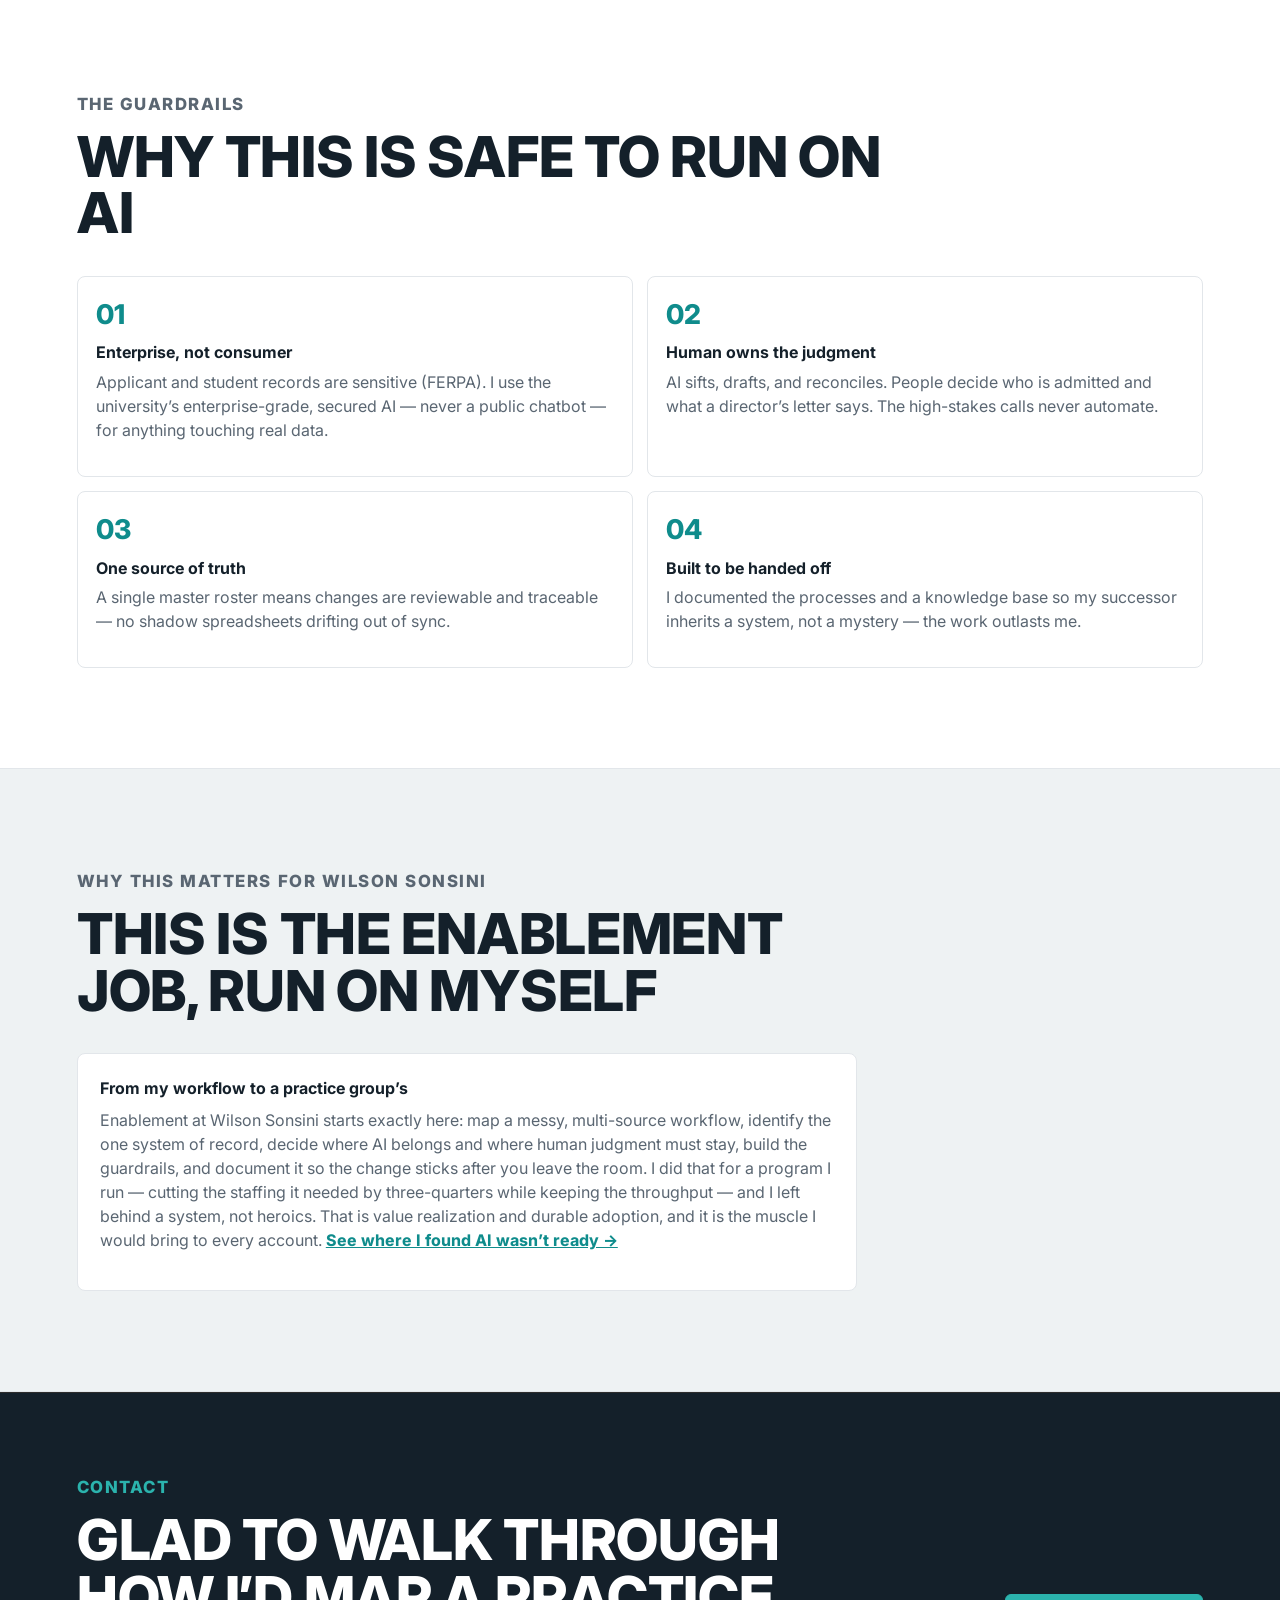
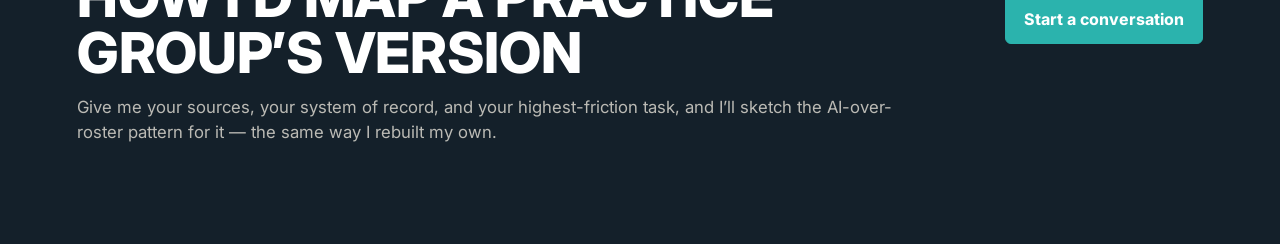
==== commit ba70d7c2: "Remove the How I'd Work section; rebuild sub-page nav from the index nav" ====
--- a/ai-workflow.html
+++ b/ai-workflow.html
@@ -33,10 +33,9 @@
       </a>
       <nav class="nav" aria-label="Primary navigation">
         <a href="index.html#about">About</a>
-        <a href="index.html#approach">Approach</a>
+        <a href="index.html#experience">Experience</a>
         <a href="index.html#background">Background</a>
-        <a href="index.html#experience">Experience</a>
-        <a href="index.html#work">Showcase</a>
+        <a href="index.html#work">Selected work</a>
         <a href="index.html#why">Why Wilson Sonsini</a>
         <a href="index.html#contact">Contact</a>
       </nav>
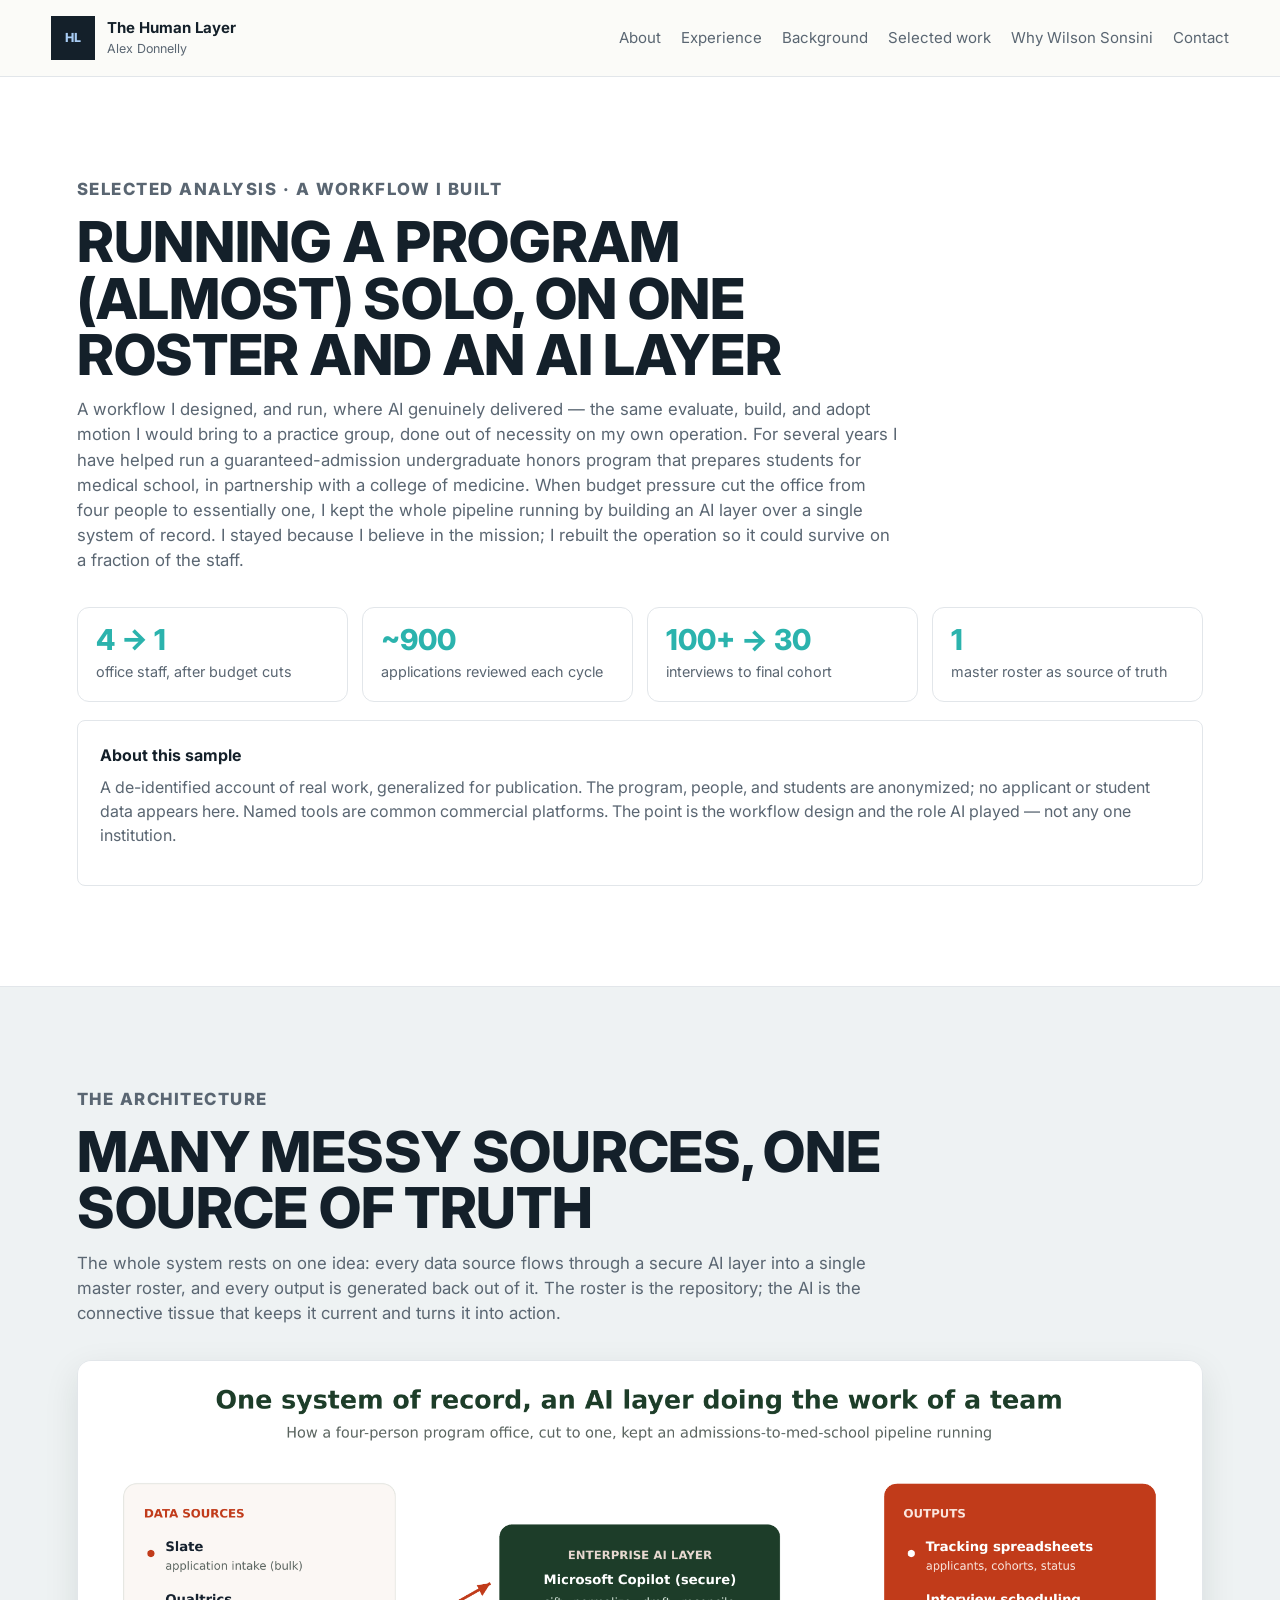
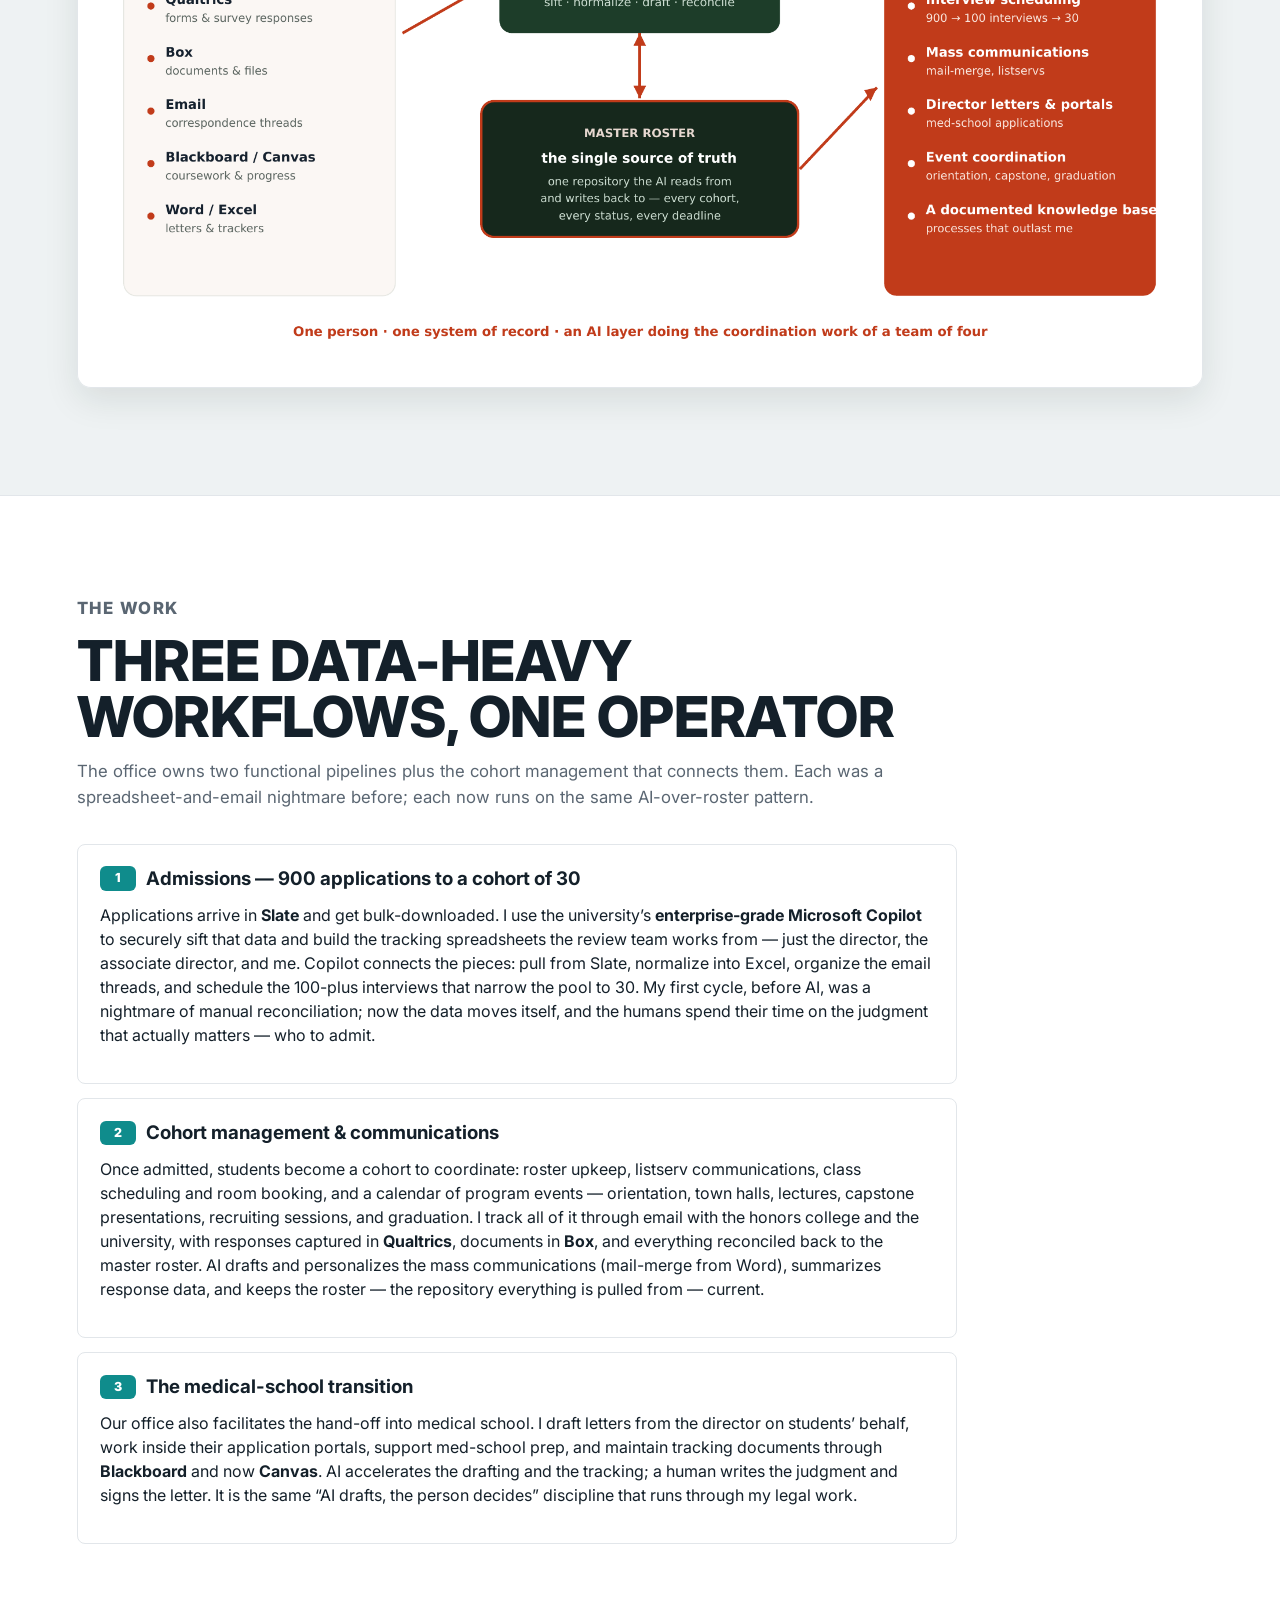
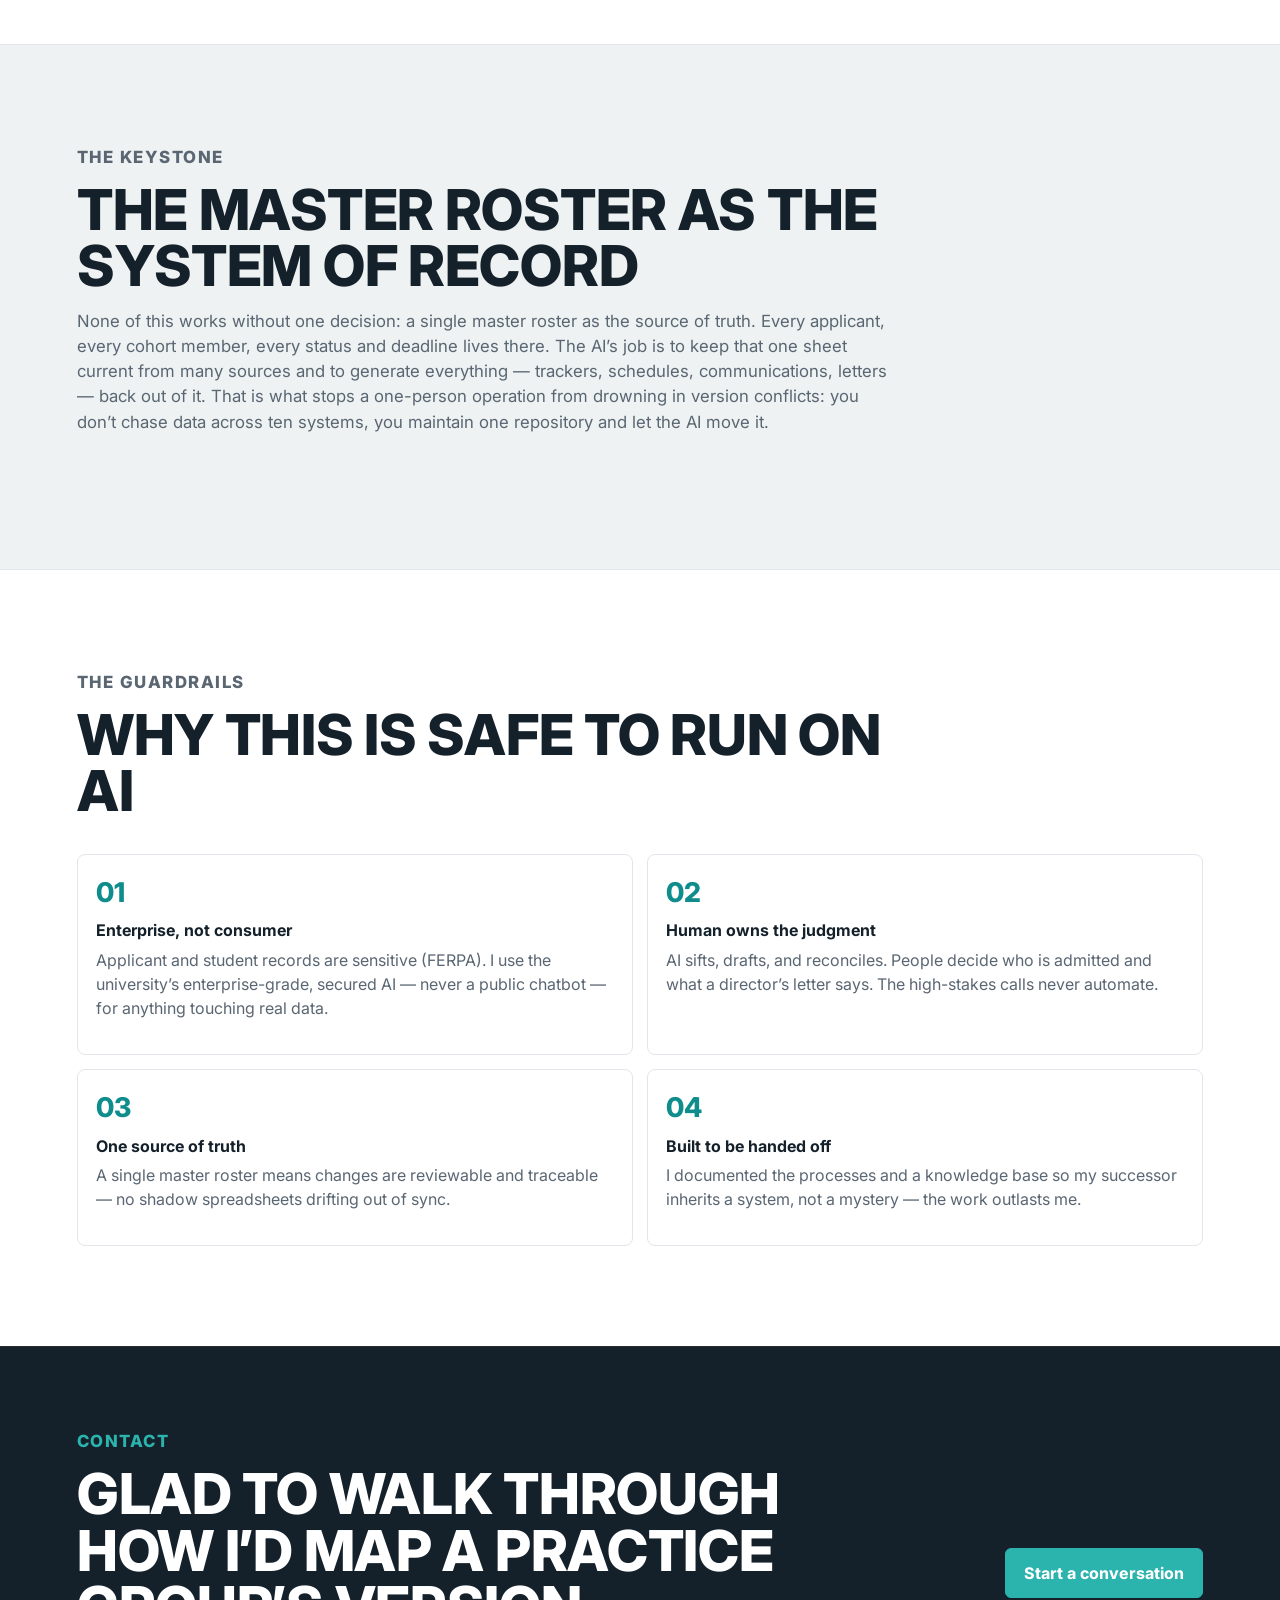
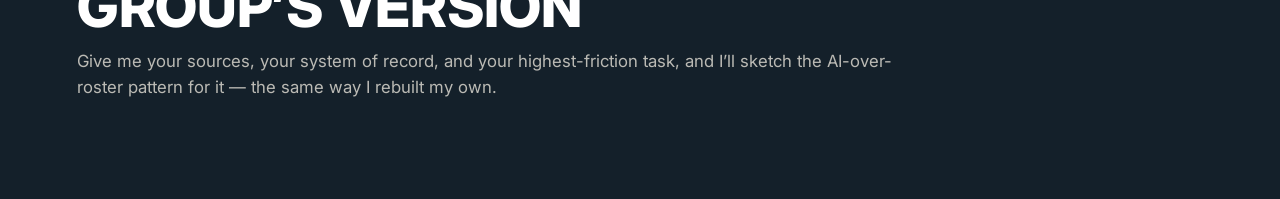
==== commit b3f93226: "Drop the 'Why this matters for Wilson Sonsini' block from the AI workflow page (also removes a dead " ====
--- a/ai-workflow.html
+++ b/ai-workflow.html
@@ -173,24 +173,6 @@
         </div>
       </section>
 
-      <section class="section muted">
-        <div class="section-heading">
-          <p class="eyebrow">Why this matters for Wilson Sonsini</p>
-          <h2>This is the enablement job, run on myself</h2>
-        </div>
-        <div class="project-preview blueprint-cta">
-          <strong>From my workflow to a practice group&rsquo;s</strong>
-          <p>
-            Enablement at Wilson Sonsini starts exactly here: map a messy, multi-source workflow,
-            identify the one system of record, decide where AI belongs and where human judgment must stay, build
-            the guardrails, and document it so the change sticks after you leave the room. I did that for a
-            program I run &mdash; cutting the staffing it needed by three-quarters while keeping the throughput
-            &mdash; and I left behind a system, not heroics. That is value realization and durable adoption, and
-            it is the muscle I would bring to every account.
-            <a href="genai-evaluation.html">See where I found AI wasn&rsquo;t ready &rarr;</a>
-          </p>
-        </div>
-      </section>
 
       <section class="contact-section">
         <div>
